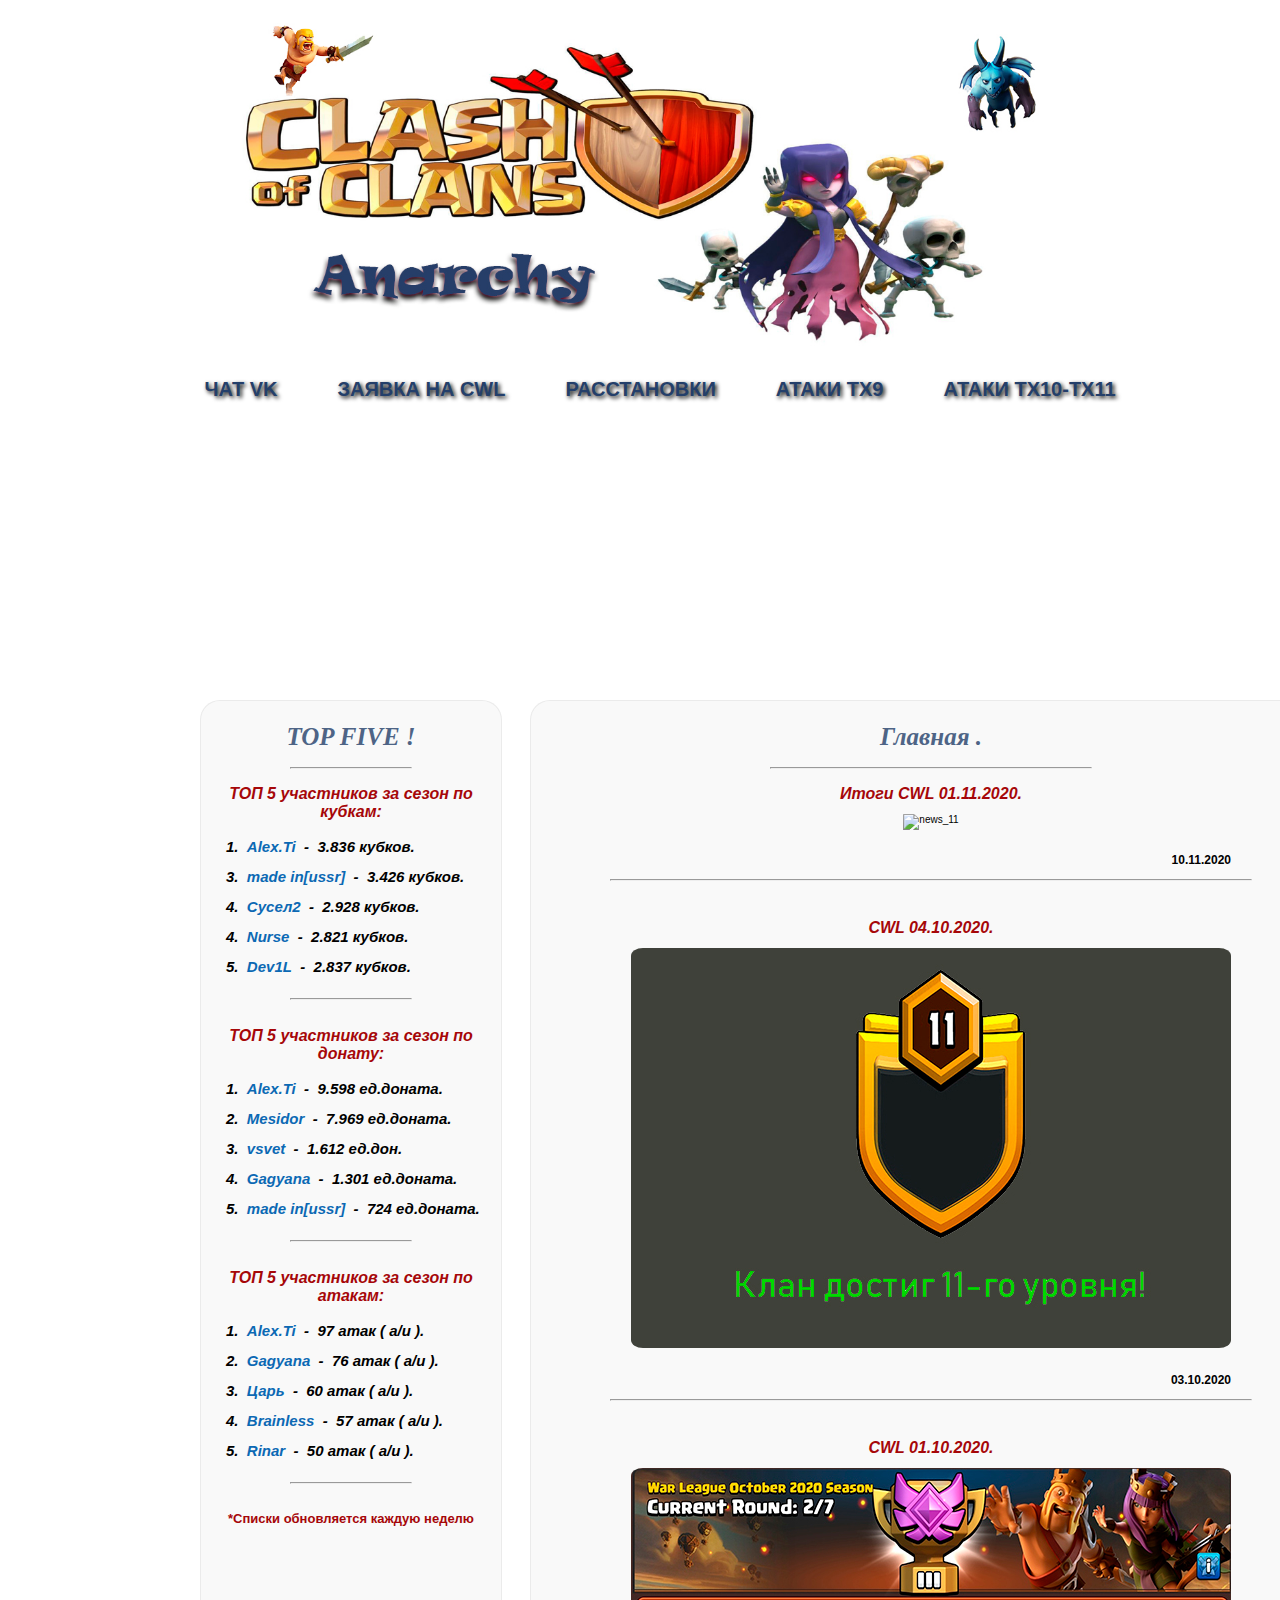
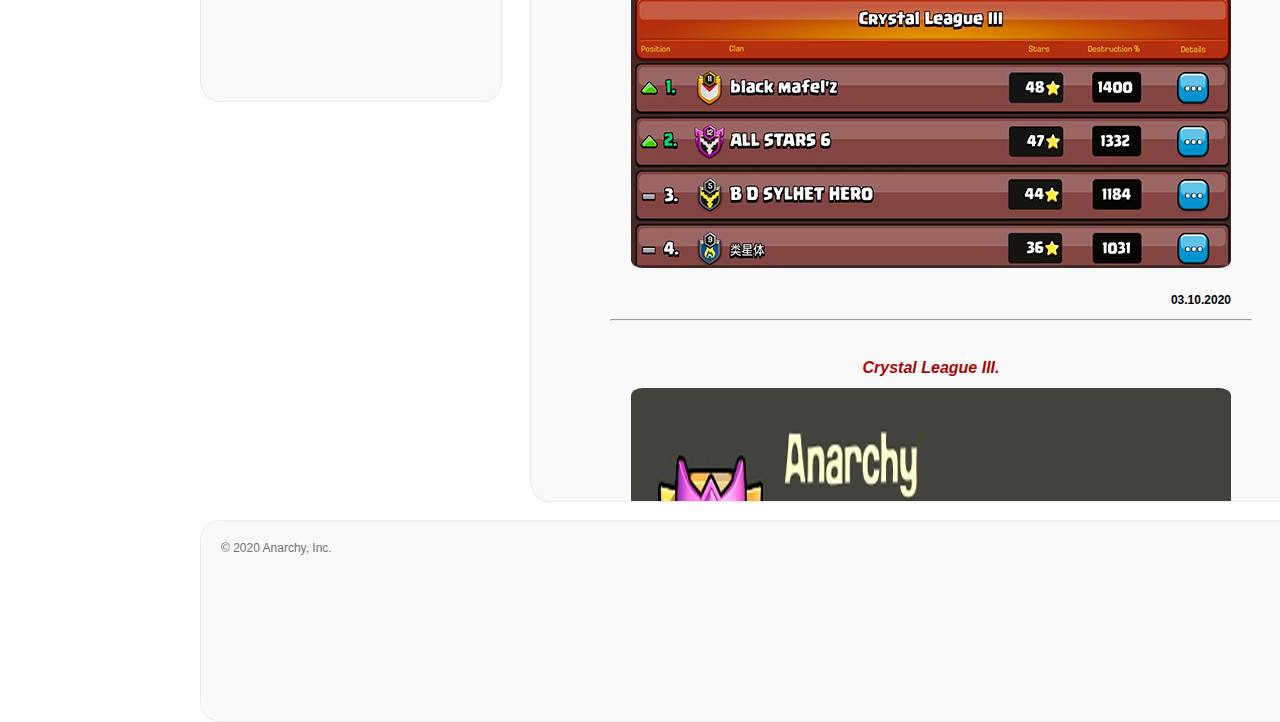
==== index.html @ a7038321 "1" ====
<!DOCTYPE html>
<html lang="ru">

	<head>

		<meta charset="utf-8">

			<meta name="viewport" content="width=1920">

				<title>Anarchy COC</title>

					<link rel="stylesheet" href="style.css">

						<script async src="script.js"></script>

							<link rel="icon" href="files/favicon.png">

	</head>

		<body align ="center">

			<header> <!-- Шапка сайта -->

			<img src="img/cup.jpg" height="25%" width="65%" alt="Clach of clans"> 

			</header>

				<nav> <!-- Горизонтальное меню -->

		 <ul>	 

		 	<li><a href="https://vk.me/join/AJQ1d92h3Bd/ZOWiYw5Autqn" target="_blank">Чат VK</a></li>

			<li><a href="https://vk.com/xyjiuran93" target="_blank">Заявка на CWL</a></li>

		 	<li><a href="https://clashofclans-wiki.ru/rasstanovka/" target="_blank">Расстановки</a></li>

		 	<li><a href="https://www.youtube.com/watch?v=-pRFzoMZhwY&list=PL1zrz_Vs08LTEzqyspAs3wTDeLOSsFxr2" target="_blank">Атаки ТХ9</a></li>

		 	<li><a href="https://www.youtube.com/watch?v=BWdYZRFRBZk&list=PL1zrz_Vs08LR67PBA_wWEX6BmNJ1om2L7" target="_blank">Атаки ТХ10-ТХ11</a></li>	

		 </ul>

			</nav> <!-- Горизонтальное меню конец -->

				<aside class="sidebarleft"><br><br> <!-- Левый сайдбар с топами -->

			<span class="title">
				TOP FIVE !
			</span><br><br><hr width="40%"><br>

			<div class="titleName">
				ТОП 5 участников за сезон по кубкам:
			</div><br><!-- 08.11.2020 -->

				<div class="topCups">

					<div>1. &nbsp;<b>Alex.Ti</b>&nbsp; - &nbsp;3.836 кубков.</div>

					<div>3. &nbsp;<b>made in[ussr]</b>&nbsp; - &nbsp;3.426 кубков.</div>

					<div>4. &nbsp;<b>Сусел2</b>&nbsp; - &nbsp;2.928 кубков.</div>

					<div>4. &nbsp;<b>Nurse</b>&nbsp; - &nbsp;2.821 кубков.</div>

					<div>5. &nbsp;<b>Dev1L</b>&nbsp; - &nbsp;2.837 кубков.</div>

				</div><br><hr width="40%"><br><br>

				<div class="titleName">
				ТОП 5 участников за сезон по донату:
			</div><br><!-- 08.11.2020 -->

			<div class="topCups">

					<div>1. &nbsp;<b>Alex.Ti</b>&nbsp; - &nbsp;9.598 ед.доната.</div>

					<div>2. &nbsp;<b>Mesidor</b>&nbsp; - &nbsp;7.969 ед.доната.</div>

					<div>3. &nbsp;<b>vsvet</b>&nbsp; - &nbsp;1.612 ед.дон.</div>

					<div>4. &nbsp;<b>Gagyana</b>&nbsp; - &nbsp;1.301 ед.доната.</div>
 
					<div>5. &nbsp;<b>made in[ussr]</b>&nbsp; - &nbsp;724 ед.доната.</div>

				</div><br><hr width="40%"><br><br>

				<div class="titleName">
				ТОП 5 участников за сезон по атакам:
			</div><br><!-- 08.11.2020 -->

			<div class="topCups">

					<div>1. &nbsp;<b>Alex.Ti</B></b>&nbsp; - &nbsp;97 атак ( a/и ).</div>

					<div>2. &nbsp;<b>Gagyana</b>&nbsp; - &nbsp;76 атак ( a/и ).</div>

					<div>3. &nbsp;<b>Царь</b>&nbsp; - &nbsp;60 атак ( a/и ).</div>

					<div>4. &nbsp;<b>Brainless</b>&nbsp; - &nbsp;57 атак ( a/и ).</div>

					<div>5. &nbsp;<b>Rinar</b>&nbsp; - &nbsp;50 атак ( a/и ).</div>

			</div><br><hr width="40%"><br><br>

			<div class="description">*Списки обновляется каждую неделю</div>

		</aside> 

								 <!-- Левый сайдбар с топами конец -->
		
									<!-- Главная начало -->

		<main class="main"><br><br> 

									<!-- Заголовок Главной начало -->

			<span class="title"> 
				Главная .
			</span><br><br><hr width="40%"><br> 

									<!-- Заголовок Главной конец -->


									<!-- КОНТЕНТ ГЛАВНОЙ НАЧАЛО -->

		<div class="titleName">Итоги CWL 01.11.2020.</div><br>
			<img src="content/cwl11.jpg" alt="news_11" width="600" height="400"><br><br>
				<p class="datatime">10.11.2020</p>
					<hr width="80%"><br><br><br>
							
		<div class="titleName">CWL 04.10.2020.</div><br>
			<img src="content/news1.jpg" alt="news_10" width="600" height="400"><br><br>
				<p class="datatime">03.10.2020</p>
					<hr width="80%"><br><br><br>

		<div class="titleName">CWL 01.10.2020.</div><br>
			<img src="content/03.10.2020.jpg" alt="news_9" width="600" height="400"><br><br>
				<p class="datatime">03.10.2020</p>
					<hr width="80%"><br><br><br>

		<div class="titleName">Crystal League III.</div><br>
			<img src="content/crystal3.jpg" alt="news_8" width="600" height="400"><br><br>
				<p class="datatime">11.09.2020</p>
					<hr width="80%"><br><br><br>

		<div class="titleName">Итоги CWL 01.09.2020.</div><br>
			<img src="content/stata.jpg" alt="news_7" width="600" height="400"><br><br>
				<p class="datatime">11.09.2020</p>
					<hr width="80%"><br><br><br>

		<div class="titleName">Итоги CWL 01.08.2020.</div><br>
			<img src="content/лвк.jpg" alt="news_6" width="600" height="400"><br><br>
				<p class="datatime">10.08.2020</p>
					<hr width="80%"><br><br><br>

		<div class="titleName">Пятый раунд CWL 07.08.2020.</div><br>
			<img src="content/5round.jpg" alt="news_5" width="600" height="400"><br><br>
				<p class="datatime">7.08.2020</p>
					<hr width="80%"><br><br><br>

		<div class="titleName">Четвёртый раунд CWL 06.08.2020.</div><br>
			<img src="content/4round.jpg" alt="news_4" width="600" height="400"><br><br>
				<p class="datatime">6.08.2020</p>
					<hr width="80%"><br><br><br>

		<div class="titleName">Третий раунд CWL 05.08.2020.</div><br>
			<img src="content/3round.jpg" alt="news_3" width="600" height="400"><br><br>
				<p class="datatime">5.08.2020</p>
					<hr width="80%"><br><br><br>

		<div class="titleName">Второй раунд CWL 04.08.2020.</div><br>
			<img src="content/2round.jpg" alt="news_2" width="600" height="400"><br><br>
				<p class="datatime">4.08.2020</p>
					<hr width="80%"><br><br><br>

		<div class="titleName">Первый раунд CWL 03.08.2020.</div><br>
			<img src="content/1round.jpg" alt="news_1" width="600" height="400"><br><br>
				<p class="datatime">3.08.2020</p>
					<hr width="80%"><br><br><br>

		<div class="titleName">Начало CWL 01.08.2020.</div><br>
			<img src="img/CWL.jpg" alt="team anarchy" width="600" height="400"><br><br>
				<p class="datatime">1.08.2020</p>
					<hr width="80%"><br><br><br>
		</div>	
		
								<!-- КОНТЕНТ ГЛАВНОЙ КОНЕЦ -->

		</main>	

								<!-- Главная конец -->
		 
	
		<aside class="sidebarright"><br><br> <!-- Правый сайдбар с новостями начало -->
		
			<span class="title">
				CW - CWL News !
			</span><br><br><hr width="40%"><br>

			<div class="titleName">
				5 последених CW.
			</div><br>

				<p class="cw win">01.12.20 - "death reaperz" - WIN</p>

				<p class="cw win">30.11.20 - "CatchingFire" - WIN</p>

				<p class="cw loss">28.11.20 - "Indian Lions" - LOSS</p>

				<p class="cw win">26.11.20 - "'BD' star boy" - WIN</p>

				<p class="cw win">23.11.20 - "NiGHTS WATCH" - WIN</p>


				<br><hr width="40%"><br>
				
			<span class="titleName">Cостав на CWL . 
				<a href="#" id="LinkClan" onclick="alert('Name: Anarchy.\nLVL: 11.\nID: #RULC8GLY. \nLeague: Crystal III. \nLeader: Alex.Ti. '); return false;">Anarchy</a>
			 <div class="StartDate">01.12.2020г.</div>
			</span><br>

			<div class="topCups"><table>
			
			<tr>
				<th><span class="size-number">1.&nbsp; </span> <a href="#" id="LinkName" onclick="alert('Name: Mesidor Avellan. \nTown Hall: . \nLVL: . \nLeague: . \nCWL: ( Атак/Звезд ).\nID: #. '); return false;">Mesidor</a>&nbsp;&nbsp;&nbsp;&nbsp;&nbsp;&nbsp;&nbsp;&nbsp;&nbsp;&nbsp;&nbsp;|&nbsp;</th>
			 	<th><span class="size-number">2.&nbsp; </span> <a href="#" id="LinkName" onclick="alert('Name: ~Alex.Ti. \nTown Hall: . \nLVL: . \nLeague: . \nCWL: ( Атак/Звезд ).\nID: #. '); return false;">Alex.Ti</a></th>
			</tr>

			<tr>
				<th><span class="size-number">3.&nbsp; </span> <a href="#" id="LinkName" onclick="alert('Name: made in[USSR]. \nTown Hall: . \nLVL: . \nLeague: . \nCWL: ( Атак/Звезд ).\nID: #. '); return false;">Made in...</a>&nbsp;&nbsp;&nbsp;&nbsp;&nbsp;&nbsp;&nbsp;&nbsp;|</th>
			 	<th><span class="size-number">4.&nbsp; </span> <a href="#" id="LinkName" onclick="alert('Name: Brainless. \nTown Hall: . \nLVL: . \nLeague: . \nCWL: ( Атак/Звезд ).\nID: #. '); return false;">Brainless</a></th>
			</tr>
			<tr>
				<th><span class="size-number">5.&nbsp; </span> <a href="#" id="LinkName" onclick="alert('Name: Dev1L. \nTown Hall: . \nLVL: . \nLeague: . \nCWL: ( Атак/Звезд ).\nID: #. '); return false;">Dev1L</a>&nbsp;&nbsp;&nbsp;&nbsp;&nbsp;&nbsp;&nbsp;&nbsp;&nbsp;&nbsp;&nbsp;&nbsp;&nbsp;&nbsp;&nbsp;|</th>
			 	<th><span class="size-number">6.&nbsp; </span> <a href="#" id="LinkName" onclick="alert('Name: Figo. \nTown Hall: . \nLVL: . \nLeague: . \nCWL: ( Атак/Звезд ).\nID: #. '); return false;">Figo</a></th>
			</tr>
			<tr>
				<th><span class="size-number">7.&nbsp; </span> <a href="#" id="LinkName" onclick="alert('Name: vsvet. \nTown Hall: . \nLVL: . \nLeague: . \nCWL: ( Атак/Звезд ).\nID: #. '); return false;">vsvet</a>&nbsp;&nbsp;&nbsp;&nbsp;&nbsp;&nbsp;&nbsp;&nbsp;&nbsp;&nbsp;&nbsp;&nbsp;&nbsp;&nbsp;&nbsp;&nbsp;|</th>
			 	<th><span class="size-number">8.&nbsp; </span> <a href="#" id="LinkName" onclick="alert('Name: Сусел2. \nTown Hall: . \nLVL: . \nLeague: . \nCWL: ( Атак/Звезд ).\nID: #. '); return false;">Сусел2</a></th>
			</tr>
			<tr>
				<th><span class="size-number">9.&nbsp; </span> <a href="#" id="LinkName" onclick="alert('Name: XyJIuran. \nTown Hall: . \nLVL: . \nLeague: . \nCWL:  ( Атак/Звезд ).\nID: #. '); return false;">XyJIuran</a>&nbsp;&nbsp;&nbsp;&nbsp;&nbsp;&nbsp;&nbsp;&nbsp;&nbsp;&nbsp;|</th>
			 	<th><span class="size-number">10.&nbsp; </span> <a href="#" id="LinkName" onclick="alert('Name: quekazoo. \nTown Hall: . \nLVL: . \nLeague: . \nCWL:  ( Атак/Звезд ).\nID: #. '); return false;">quekazoo</a></th>
			</tr>
			<tr>
				<th><span class="size-number">11.&nbsp; </span> <a href="#" id="LinkName" onclick="alert('Name: Brainlesss. \nTown Hall: . \nLVL: . \nLeague: . \nCWL:  ( Атак/Звезд ).\nID: #. '); return false;">Brainlesss</a>&nbsp;&nbsp;&nbsp;&nbsp;&nbsp;|</th>
			 	<th><span class="size-number">12.&nbsp; </span> <a href="#" id="LinkName" onclick="alert('Name: Rinar Kuzerbaev. \nTown Hall: . \nLVL: . \nLeague: . \nCWL:  ( Атак/Звезд ).\nID: #. '); return false;">Rinar</a></th>
			</tr>
			<tr>
				<th><span class="size-number">13.&nbsp; </span> <a href="#" id="LinkName" onclick="alert('Name: Tvoe Ochko. \nTown Hall: . \nLVL: . \nLeague: . \nCWL:  ( Атак/Звезд ).\nID: #. '); return false;">Tvoe Ochko</a>&nbsp;&nbsp;&nbsp;|&nbsp;</th>
			 	<th><span class="size-number">14.&nbsp; </span> <a href="#" id="LinkName" onclick="alert('Name: B1OCT. \nTown Hall: . \nLVL: . \nLeague: . \nCWL:  ( Атак/Звезд ).\nID: #. '); return false;">B1OCT</a></th>
			</tr>
			<tr>
				<th><span class="size-number">15.&nbsp; </span> <a href="#" id="LinkName" onclick="alert('Name: Gagyana. \nTown Hall: . \nLVL: . \nLeague: . \nCWL:  ( Атак/Звезд ).\nID: #. '); return false;">Gagyana</a>&nbsp;&nbsp;&nbsp;&nbsp;&nbsp;&nbsp;&nbsp;&nbsp;&nbsp;|</th>
				<th><span class="size-number">16.&nbsp; </span> <a href="#" id="LinkName" onclick="alert('Name: VOTek_BOTek. \nTown Hall: . \nLVL: . \nLeague: . \nCWL:  ( Атак/Звезд ).\nID: #. '); return false;">VOTek</a></th>
			 	
			</tr>
			<tr>
				<th><span class="size-number">17.&nbsp; </span> <a href="#" id="LinkName" onclick="alert('Name: Yelqo. \nTown Hall: . \nLVL: . \nLeague: . \nCWL:  ( Атак/Звезд ).\nID: #. '); return false;">Nurse</a>&nbsp;&nbsp;&nbsp;&nbsp;&nbsp;&nbsp;&nbsp;&nbsp;&nbsp;&nbsp;&nbsp;&nbsp;&nbsp;&nbsp;&nbsp;|</th>
				<th><span class="size-number">18.&nbsp; </span> <a href="#" id="LinkName" onclick="alert('Name: [M.I.S.T.E.R]. \nTown Hall: . \nLVL: . \nLeague: . \nCWL:  ( Атак/Звезд ).\nID: #. '); return false;">M.I.S.T.E.R</a></th>
			 	
			</tr>
			
		</table></div>

 <br>
 <hr width="40%">
 <br>

 			<span class="titleName">Cостав на CWL . <a href="#" id="LinkClan" onclick="alert('Name: Клан крови.\nLVL: 6.\nID: #29UVQ2R80. \nLeague: Gold II. \nLeader: Brainles 5. '); return false;">Клан Крови</a>
			 
			 <div class="StartDate">01.12.2020г.</div>

			</span><br>

			<div class="topCups"><table>

			<tr>
				<th><span class="size-number">1.&nbsp; </span> <a href="#" id="LinkName" onclick="alert('Name: **BEK**. \nTown Hall: . \nLVL: . \nLeague: . \nCWL: ( Атак/Звезд ). '); return false;">**BEK**</a>&nbsp;&nbsp;&nbsp;&nbsp;&nbsp;&nbsp;&nbsp;|&nbsp;&nbsp;</th>
			 	<th><span class="size-number">2.&nbsp; </span> <a href="#" id="LinkName" onclick="alert('Name: Nurse. \nTown Hall: . \nLVL: . \nLeague: . \nCWL: ( Атак/Звезд ). '); return false;">Yelqo</a></th>
			</tr>

			<tr>
				<th><span class="size-number">3.&nbsp; </span> <a href="#" id="LinkName" onclick="alert('Name: Marina.Ti. \nTown Hall: . \nLVL: . \nLeague: . \nCWL: ( Атак/Звезд ). '); return false;">Marina.Ti</a>&nbsp;&nbsp;&nbsp;&nbsp;&nbsp;&nbsp;|</th>
			 	<th><span class="size-number">4.&nbsp; </span> <a href="#" id="LinkName" onclick="alert('Name: TreezZ. \nTown Hall: . \nLVL: . \nLeague: . \nCWL: ( Атак/Звезд ). '); return false;">TreezZ</a></th>
			</tr>
			<tr>
				<th><span class="size-number">5.&nbsp; </span> <a href="#" id="LinkName" onclick="alert('Name: Санчос. \nTown Hall: . \nLVL: . \nLeague: . \nCWL: ( Атак/Звезд ). '); return false;">Санчос</a>&nbsp;&nbsp;&nbsp;&nbsp;&nbsp;&nbsp;&nbsp;&nbsp;&nbsp;&nbsp;|&nbsp;&nbsp;&nbsp;</th>
			 	<th><span class="size-number">6.&nbsp; </span> <a href="#" id="LinkName" onclick="alert('Name: Carek. \nTown Hall: . \nLVL: . \nLeague: . \nCWL: ( Атак/Звезд ). '); return false;">Carek</a></th>
			</tr>
			<tr>
				<th><span class="size-number">7.&nbsp; </span> <a href="#" id="LinkName" onclick="alert('Name: Сусел. \nTown Hall: . \nLVL: . \nLeague: . \nCWL: ( Атак/Звезд ). '); return false;">Сусел</a>&nbsp;&nbsp;&nbsp;&nbsp;&nbsp;&nbsp;&nbsp;&nbsp;&nbsp;&nbsp;&nbsp;&nbsp;|</th>
			 	<th><span class="size-number">8.&nbsp; </span> <a href="#" id="LinkName" onclick="alert('Name: Brainless 3. \nTown Hall: . \nLVL: . \nLeague: . \nCWL: ( Атак/Звезд ). '); return false;">Brainless3</a></th>
			</tr>
			<tr>
				<th><span class="size-number">9.&nbsp; </span> <a href="#" id="LinkName" onclick="alert('Name: brainless2. \nTown Hall: . \nLVL: . \nLeague: . \nCWL: ( Атак/Звезд ). '); return false;">Brainless2</a>&nbsp;&nbsp;&nbsp;&nbsp;|</th>
			 	<th><span class="size-number">10.&nbsp; </span> <a href="#" id="LinkName" onclick="alert('Name: VOTek_BOTek _2_. \nTown Hall: . \nLVL: . \nLeague: . \nCWL:  ( Атак/Звезд ). '); return false;">VOTek_2</a></th>
			</tr>
			<tr>
				<th><span class="size-number">11.&nbsp; </span> <a href="#" id="LinkName" onclick="alert('Name: VOTek_BOTek _3_. \nTown Hall: . \nLVL: . \nLeague: . \nCWL: ( Атак/Звезд ). '); return false;">VOTek_3</a>&nbsp;&nbsp;&nbsp;&nbsp;&nbsp;&nbsp;|</th>
			 	<th><span class="size-number">12.&nbsp; </span> <a href="#" id="LinkName" onclick="alert('Name: Brainless4(s). \nTown Hall: . \nLVL: . \nLeague: . \nCWL: ( Атак/Звезд ). '); return false;">Brainless4s</a></th>
			</tr>
			<tr>
				<th><span class="size-number">13.&nbsp; </span> <a href="#" id="LinkName" onclick="alert('Name: [ANC] Account№2. \nTown Hall: . \nLVL: . \nLeague: . \nCWL: ( Атак/Звезд ). '); return false;">[ANC] №2</a>&nbsp;&nbsp;&nbsp;|</th>
			 	<th><span class="size-number">14.&nbsp; </span> <a href="#" id="LinkName" onclick="alert('Name: [ANC] Account№3. \nTown Hall: . \nLVL: . \nLeague: . \nCWL: ( Атак/Звезд ). '); return false;">[ANC] №3</a></th>
			</tr>
			<tr>
				<th><span class="size-number">15.&nbsp; </span> <a href="#" id="LinkName" onclick="alert('Name: Brainles 5. \nTown Hall: . \nLVL: . \nLeague: . \nCWL: ( Атак/Звезд ). '); return false;">Brainless5</a>&nbsp;&nbsp;|</th>
			 	
			</tr>
			
			
		</table></div>
			 <br>
 				<hr width="40%">
			<br>
 				<p class="description">Участие в CWL <ins>ИСКЛЮЧИТЕЛЬНО</ins><br> через заявку в VK. В меню сайта есть<br> кнопка " <b class="StartDate">Заявка на CWL</b> ".</p>

		
		</aside> <!-- Правый сайдбар с новостями конец -->
	
		<footer class="footer">
		
			<div class="FooterDesign">© 2020 Anarchy, Inc.</div>

		</footer>
	
		</body>
</html>
---- style.css ----
body {
	font-size: 10px;
	font-family: "Montserrat", "Helvetica", "Arial", sans-serif;
}

header {
	padding-top: 15px;
}

nav { /** Начало горизонтального меню **/
	display: flex;
	justify-content: center;
	align-items: center;
	min-height: 5vh;
}

ul {
	display: flex;
	justify-content: center;
	align-items: center;
}

ul li {
	padding: 0 20px;
	color: #243F6A;
	text-shadow: 2px 2px 4px #000;
	font-family: "Montserrat", "Helvetica", "Arial", sans-serif;
	font-size: 20px;
	font-weight: 700;
	font-family: sans-serif;
	text-transform: uppercase;
	transition: .5s;
	list-style-type: none;
}

li a {
	text-decoration: none;
	color: #243F6A;
	font-size: 20px;
	transition: .5s;
	padding: 10px;
}

ul:hover li a {
	filter: blur(5px);
}

ul:hover li a:hover { /** Конец горизонтального меню **/
	font-size: 25px;
	filter: blur(0px);
	background-color: hsla(312, 100%, 58%, 0.1);
	border-radius: 20px;
}
 .sidebarleft {
	position: absolute;
	top: 700px;
	left: 200px;
	width: 300px;
	height: 1000px;
	border: 1px solid rgba(0, 0, 0, 0.06);
	border-radius: 20px;
	z-index: 2;	
	background-color: hsla(0, 0%, 84%, 0.15);
 }
 
 .sidebarright {
	position: absolute;
	top: 700px;
	left: 1360px;
	width: 300px;
	height: 1210px;
	border: 1px solid rgba(0, 0, 0, 0.06);
	border-radius: 20px;
	z-index: 2;
	background-color: hsla(0, 0%, 84%, 0.15);
}

.main {
	position: absolute;
	top: 700px;
	left: 530px;
	width: 800px;
	height: 1400px;
	border: 1px solid rgba(0, 0, 0, 0.06);
	border-radius: 20px;
	z-index: 2;
	background-color: hsla(0, 0%, 84%, 0.15);
	overflow: auto;
	overflow-x: hidden;
}

.SideBarReg {
	position: absolute;
	top: 1730px;
	left: 200px;
	width: 300px;
	height: 365px;
	border: 1px solid rgba(0, 0, 0, 0.06);
	border-radius: 20px;
	z-index: 2;	
	background-color: hsla(0, 0%, 84%, 0.15);
}

.footer {
	position: absolute;
	top: 2120px;
	margin-bottom: 15px;
	left: 200px;
	width: 1460px;
	height: 200px;
	border: 1px solid rgba(0, 0, 0, 0.06);
	border-radius: 20px;
	z-index: 2;
	background-color: hsla(0, 0%, 84%, 0.15);
}

span.title { /** Заголовок блока **/
	font-family: "Impact";
	font-size: 25px;
	font-style: italic;
	font-weight: 800;
	/* text-shadow: 1px 1px 2px black, 2px 10px 1em #172844; */
    color: #243F6A; 
	opacity: .8;
}

.titleName { /** Заголовок темы  **/
	font-size: 16px;
	color: #A60709;
	font-weight: 900;
	font-style: italic;
}


.StartDate { /** ДАТА НАЧАЛА CWL ( ОПИСАНИЕ )  **/
	color: #263C6A;
}

.datatime {
	text-align: right;
	padding-right: 100px;
	font-size: 12px;
	font-weight: 700;
}

div.StartDate {
	color: #263C6A;
	opacity: .8;
}

#LinkClan { /** Цвет название клана в блоке "Состав на CWL" **/
	font-size: 18px;
	color:#263C6A;
	font-weight: 700;
	text-decoration: none;
}

#LinkName { /** Цвет название клана в блоке "Состав на CWL" **/
	font-size: 14px;
	color:#0C69B4;
	font-weight: 900;
	text-decoration: none;
}

#LinkClan:hover { 
	color: #A60709;
}

.topCups { /** Содержание темы  **/
	font-size: 15px;
	font-weight: 700;
	font-style: italic;
	text-align: left;
	padding-left: 25px;
	line-height: 2;
}


div b { /** Оформление Никнеймов **/
	font-size: 15px;
	font-weight: 900;
	color: #0C69B4;
}

table b { /** Оформление Никнеймов ( Состав на CWL )**/
	font-size: 14px;
	font-weight: 900;
	color: #0C69B4;
}


.description { /** Описание внизу блоков **/
	font-size: 13px;
	font-weight: 700;
	color: #A60709;
}

.cw { /* 5 последних CW */
	color: #747474;
	background-color: #e4e4e4;
	border: 1px solid #434343;
	font-size: 14px;
	margin: 10px;
	padding: 3px;
	text-align: center;
	font-weight: 700;
}

.win {  /*5 последних CW*/
	background-color: /*#00D500;*/#53CA18;
	color:#fff!important;
	text-shadow: 1px 0 0px #000, 
	0 2px 1px #000, 
	-1px 0 1px #000, 
	0 -1px 0px #000;
	text-align: center;
}

.loss { /*5 последних CW*/
	background-color: /*#FF0800;*/#AF2828; 
	color:#fff!important;
	text-shadow: 1px 0 1px #000, 
	0 2px 1px #000, 
	-1px 0 1px #000, 
	0 -1px 1px #000;
}

.draw { /*5 последних CW*/
	color:#fff!important;
	text-shadow: 1px 0 1px #000, 
	0 2px 1px #000, 
	-1px 0 1px #000, 
	0 -1px 1px #000;
}

.FooterDesign {
	font-size: 12px;
	color: #747474;
	text-align: left;
	padding: 20px 20px;

}

img {
	border-radius: 2%;
}
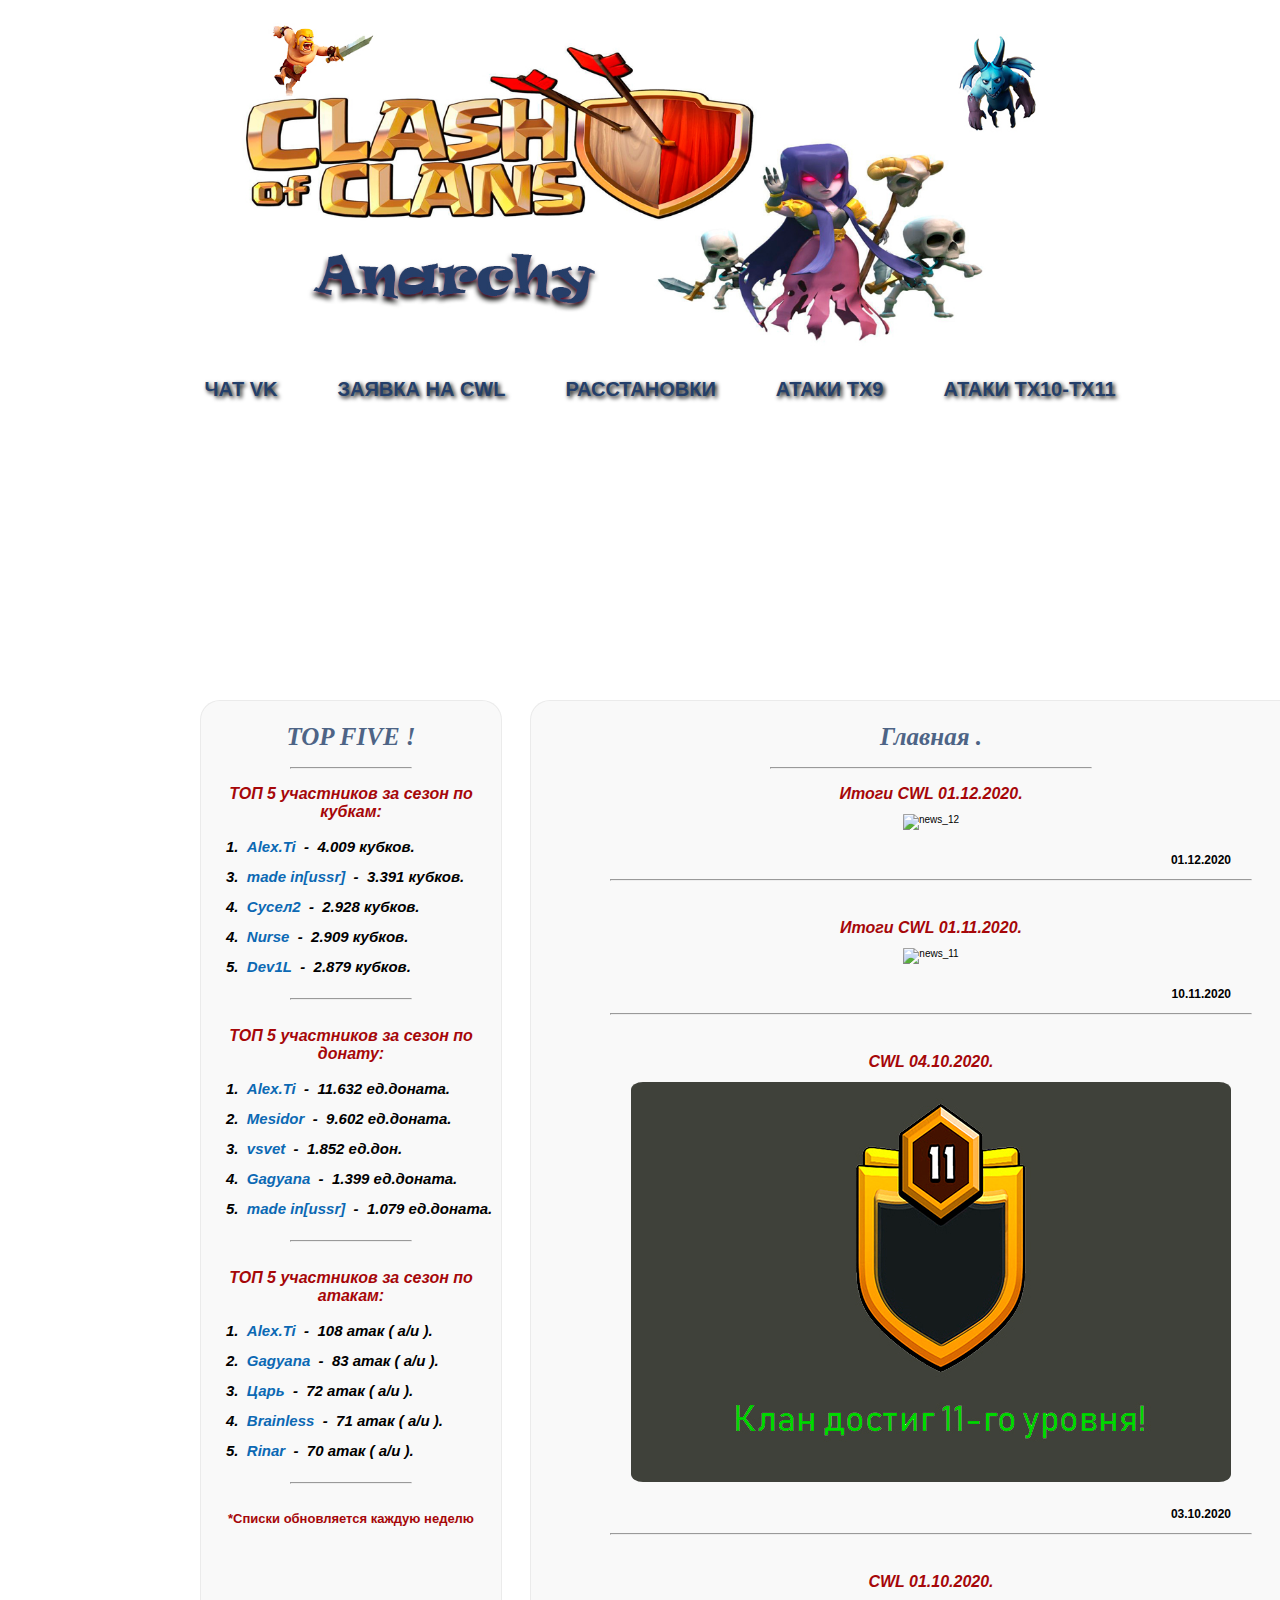
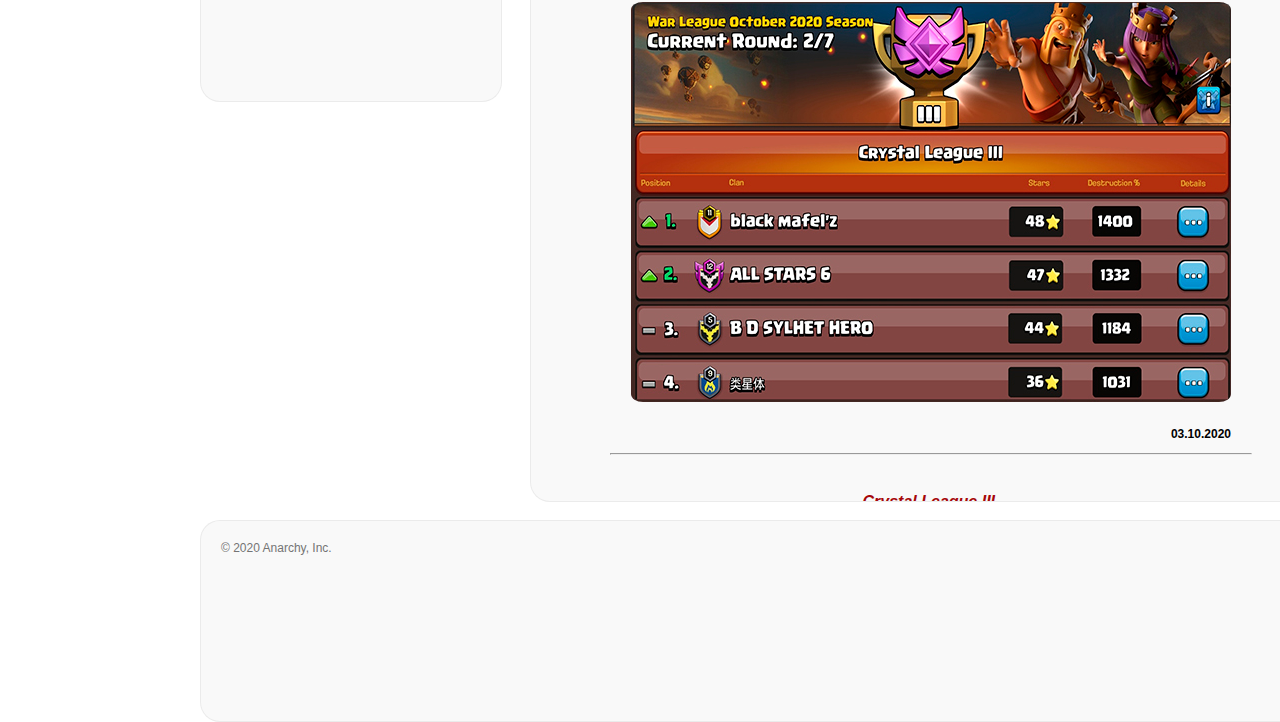
==== commit f5be6c5f: "1" ====
--- a/index.html
+++ b/index.html
@@ -55,15 +55,15 @@
 
 				<div class="topCups">
 
-					<div>1. &nbsp;<b>Alex.Ti</b>&nbsp; - &nbsp;3.836 кубков.</div>
-
-					<div>3. &nbsp;<b>made in[ussr]</b>&nbsp; - &nbsp;3.426 кубков.</div>
+					<div>1. &nbsp;<b>Alex.Ti</b>&nbsp; - &nbsp;4.009 кубков.</div>
+
+					<div>3. &nbsp;<b>made in[ussr]</b>&nbsp; - &nbsp;3.391 кубков.</div>
 
 					<div>4. &nbsp;<b>Сусел2</b>&nbsp; - &nbsp;2.928 кубков.</div>
 
-					<div>4. &nbsp;<b>Nurse</b>&nbsp; - &nbsp;2.821 кубков.</div>
-
-					<div>5. &nbsp;<b>Dev1L</b>&nbsp; - &nbsp;2.837 кубков.</div>
+					<div>4. &nbsp;<b>Nurse</b>&nbsp; - &nbsp;2.909 кубков.</div>
+
+					<div>5. &nbsp;<b>Dev1L</b>&nbsp; - &nbsp;2.879 кубков.</div>
 
 				</div><br><hr width="40%"><br><br>
 
@@ -73,15 +73,15 @@
 
 			<div class="topCups">
 
-					<div>1. &nbsp;<b>Alex.Ti</b>&nbsp; - &nbsp;9.598 ед.доната.</div>
-
-					<div>2. &nbsp;<b>Mesidor</b>&nbsp; - &nbsp;7.969 ед.доната.</div>
-
-					<div>3. &nbsp;<b>vsvet</b>&nbsp; - &nbsp;1.612 ед.дон.</div>
-
-					<div>4. &nbsp;<b>Gagyana</b>&nbsp; - &nbsp;1.301 ед.доната.</div>
+					<div>1. &nbsp;<b>Alex.Ti</b>&nbsp; - &nbsp;11.632 ед.доната.</div>
+
+					<div>2. &nbsp;<b>Mesidor</b>&nbsp; - &nbsp;9.602 ед.доната.</div>
+
+					<div>3. &nbsp;<b>vsvet</b>&nbsp; - &nbsp;1.852 ед.дон.</div>
+
+					<div>4. &nbsp;<b>Gagyana</b>&nbsp; - &nbsp;1.399 ед.доната.</div>
  
-					<div>5. &nbsp;<b>made in[ussr]</b>&nbsp; - &nbsp;724 ед.доната.</div>
+					<div>5. &nbsp;<b>made in[ussr]</b>&nbsp; - &nbsp;1.079 ед.доната.</div>
 
 				</div><br><hr width="40%"><br><br>
 
@@ -91,15 +91,15 @@
 
 			<div class="topCups">
 
-					<div>1. &nbsp;<b>Alex.Ti</B></b>&nbsp; - &nbsp;97 атак ( a/и ).</div>
-
-					<div>2. &nbsp;<b>Gagyana</b>&nbsp; - &nbsp;76 атак ( a/и ).</div>
-
-					<div>3. &nbsp;<b>Царь</b>&nbsp; - &nbsp;60 атак ( a/и ).</div>
-
-					<div>4. &nbsp;<b>Brainless</b>&nbsp; - &nbsp;57 атак ( a/и ).</div>
-
-					<div>5. &nbsp;<b>Rinar</b>&nbsp; - &nbsp;50 атак ( a/и ).</div>
+					<div>1. &nbsp;<b>Alex.Ti</B></b>&nbsp; - &nbsp;108 атак ( a/и ).</div>
+
+					<div>2. &nbsp;<b>Gagyana</b>&nbsp; - &nbsp;83 атак ( a/и ).</div>
+
+					<div>3. &nbsp;<b>Царь</b>&nbsp; - &nbsp;72 атак ( a/и ).</div>
+
+					<div>4. &nbsp;<b>Brainless</b>&nbsp; - &nbsp;71 атак ( a/и ).</div>
+
+					<div>5. &nbsp;<b>Rinar</b>&nbsp; - &nbsp;70 атак ( a/и ).</div>
 
 			</div><br><hr width="40%"><br><br>
 
@@ -123,6 +123,11 @@
 
 
 									<!-- КОНТЕНТ ГЛАВНОЙ НАЧАЛО -->
+
+		<div class="titleName">Итоги CWL 01.12.2020.</div><br>
+			<img src="content/cwl01.12.20.jpg" alt="news_12" width="600" height="400"><br><br>
+				<p class="datatime">01.12.2020</p>
+					<hr width="80%"><br><br><br>							
 
 		<div class="titleName">Итоги CWL 01.11.2020.</div><br>
 			<img src="content/cwl11.jpg" alt="news_11" width="600" height="400"><br><br>
@@ -202,15 +207,15 @@
 				5 последених CW.
 			</div><br>
 
-				<p class="cw win">01.12.20 - "death reaperz" - WIN</p>
+				<p class="cw win">13.12.20 - "we are friends" - WIN</p>
+
+				<p class="cw win">02.12.20 - "death reaperz" - WIN</p>
 
 				<p class="cw win">30.11.20 - "CatchingFire" - WIN</p>
 
 				<p class="cw loss">28.11.20 - "Indian Lions" - LOSS</p>
 
 				<p class="cw win">26.11.20 - "'BD' star boy" - WIN</p>
-
-				<p class="cw win">23.11.20 - "NiGHTS WATCH" - WIN</p>
 
 
 				<br><hr width="40%"><br>
@@ -268,7 +273,7 @@
  <hr width="40%">
  <br>
 
- 			<span class="titleName">Cостав на CWL . <a href="#" id="LinkClan" onclick="alert('Name: Клан крови.\nLVL: 6.\nID: #29UVQ2R80. \nLeague: Gold II. \nLeader: Brainles 5. '); return false;">Клан Крови</a>
+ 			<span class="titleName">Cостав на CWL . <a href="#" id="LinkClan" onclick="alert('Name: Клан крови.\nLVL: 7.\nID: #29UVQ2R80. \nLeague: Gold II. \nLeader: Brainles 5. '); return false;">Клан Крови</a>
 			 
 			 <div class="StartDate">01.12.2020г.</div>
 
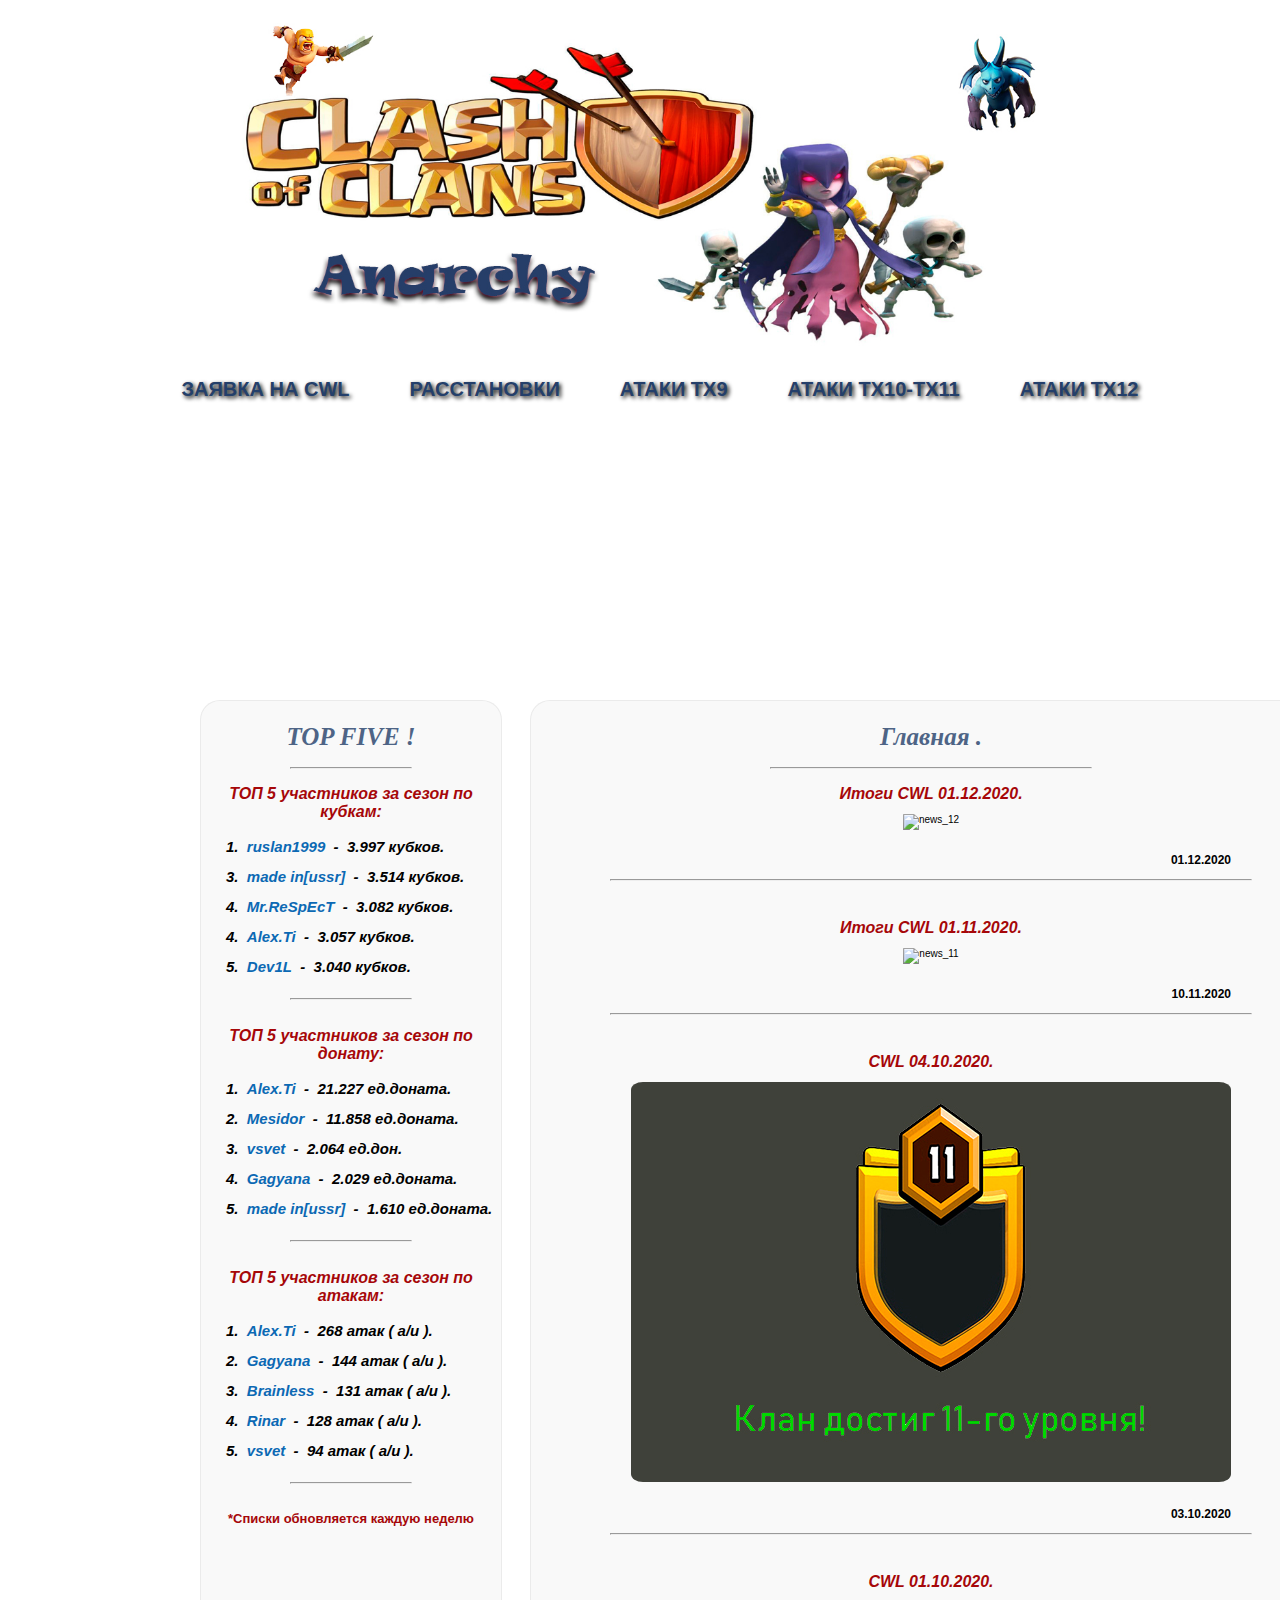
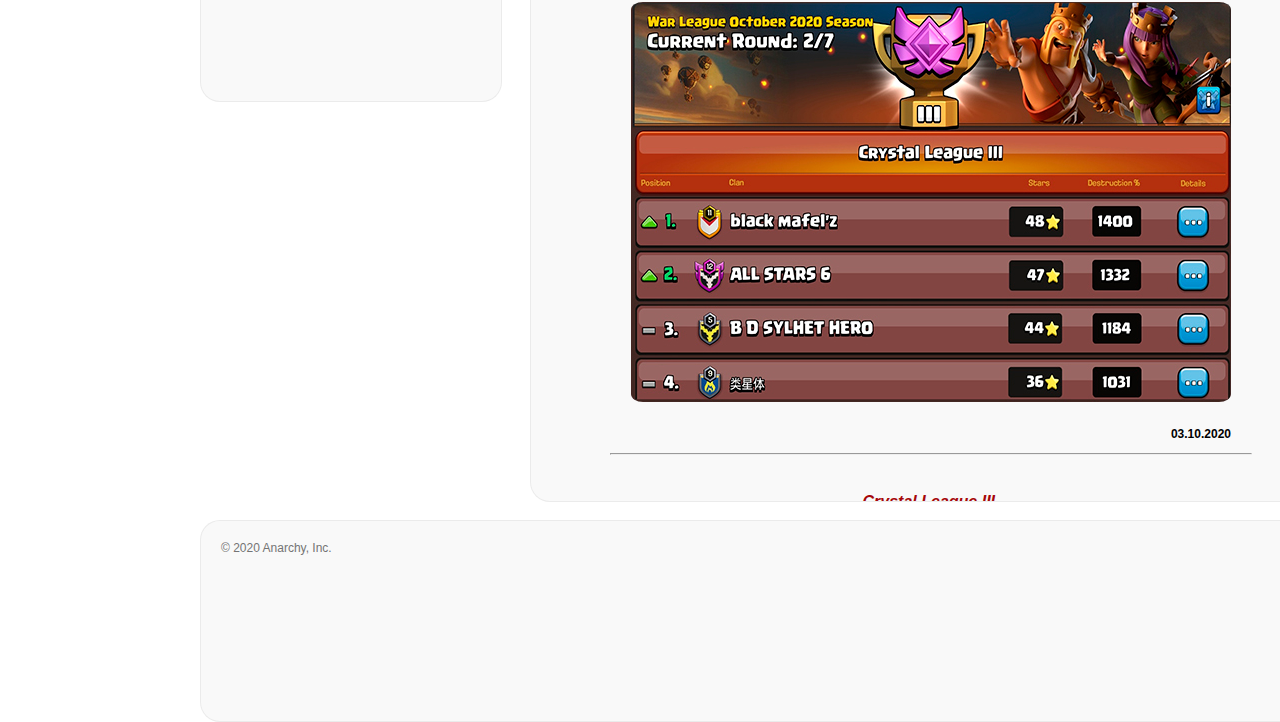
==== commit f0d3eac5: "1" ====
--- a/index.html
+++ b/index.html
@@ -29,15 +29,15 @@
 
 		 <ul>	 
 
-		 	<li><a href="https://vk.me/join/AJQ1d92h3Bd/ZOWiYw5Autqn" target="_blank">Чат VK</a></li>
-
-			<li><a href="https://vk.com/xyjiuran93" target="_blank">Заявка на CWL</a></li>
-
-		 	<li><a href="https://clashofclans-wiki.ru/rasstanovka/" target="_blank">Расстановки</a></li>
+		 	<li><a href="https://vk.com/xyjiuran93" target="_blank">Заявка на CWL</a></li>
+
+			<li><a href="https://clashofclans-wiki.ru/rasstanovka/" target="_blank">Расстановки</a></li>
 
 		 	<li><a href="https://www.youtube.com/watch?v=-pRFzoMZhwY&list=PL1zrz_Vs08LTEzqyspAs3wTDeLOSsFxr2" target="_blank">Атаки ТХ9</a></li>
 
-		 	<li><a href="https://www.youtube.com/watch?v=BWdYZRFRBZk&list=PL1zrz_Vs08LR67PBA_wWEX6BmNJ1om2L7" target="_blank">Атаки ТХ10-ТХ11</a></li>	
+		 	<li><a href="https://www.youtube.com/watch?v=BWdYZRFRBZk&list=PL1zrz_Vs08LR67PBA_wWEX6BmNJ1om2L7" target="_blank">Атаки ТХ10-ТХ11</a></li>
+
+		 	<li><a href="https://www.youtube.com/watch?v=tZJe2MWYj7Y&list=PLlhD3fDTeZRmMEhYWkjZ4CGWxO1huZtPu" target="_blank">Атаки ТХ12</a></li>	
 
 		 </ul>
 
@@ -51,55 +51,55 @@
 
 			<div class="titleName">
 				ТОП 5 участников за сезон по кубкам:
-			</div><br><!-- 08.11.2020 -->
+			</div><br><!-- 15.12.2020 -->
 
 				<div class="topCups">
 
-					<div>1. &nbsp;<b>Alex.Ti</b>&nbsp; - &nbsp;4.009 кубков.</div>
-
-					<div>3. &nbsp;<b>made in[ussr]</b>&nbsp; - &nbsp;3.391 кубков.</div>
-
-					<div>4. &nbsp;<b>Сусел2</b>&nbsp; - &nbsp;2.928 кубков.</div>
-
-					<div>4. &nbsp;<b>Nurse</b>&nbsp; - &nbsp;2.909 кубков.</div>
-
-					<div>5. &nbsp;<b>Dev1L</b>&nbsp; - &nbsp;2.879 кубков.</div>
+					<div>1. &nbsp;<b>ruslan1999</b>&nbsp; - &nbsp;3.997 кубков.</div>
+
+					<div>3. &nbsp;<b>made in[ussr]</b>&nbsp; - &nbsp;3.514 кубков.</div>
+
+					<div>4. &nbsp;<b>Mr.ReSpEcT</b>&nbsp; - &nbsp;3.082 кубков.</div>
+
+					<div>4. &nbsp;<b>Alex.Ti</b>&nbsp; - &nbsp;3.057 кубков.</div>
+
+					<div>5. &nbsp;<b>Dev1L</b>&nbsp; - &nbsp;3.040 кубков.</div>
 
 				</div><br><hr width="40%"><br><br>
 
 				<div class="titleName">
 				ТОП 5 участников за сезон по донату:
-			</div><br><!-- 08.11.2020 -->
+			</div><br><!-- 15.12.2020 -->
 
 			<div class="topCups">
 
-					<div>1. &nbsp;<b>Alex.Ti</b>&nbsp; - &nbsp;11.632 ед.доната.</div>
-
-					<div>2. &nbsp;<b>Mesidor</b>&nbsp; - &nbsp;9.602 ед.доната.</div>
-
-					<div>3. &nbsp;<b>vsvet</b>&nbsp; - &nbsp;1.852 ед.дон.</div>
-
-					<div>4. &nbsp;<b>Gagyana</b>&nbsp; - &nbsp;1.399 ед.доната.</div>
+					<div>1. &nbsp;<b>Alex.Ti</b>&nbsp; - &nbsp;21.227 ед.доната.</div>
+
+					<div>2. &nbsp;<b>Mesidor</b>&nbsp; - &nbsp;11.858 ед.доната.</div>
+
+					<div>3. &nbsp;<b>vsvet</b>&nbsp; - &nbsp;2.064 ед.дон.</div>
+
+					<div>4. &nbsp;<b>Gagyana</b>&nbsp; - &nbsp;2.029 ед.доната.</div>
  
-					<div>5. &nbsp;<b>made in[ussr]</b>&nbsp; - &nbsp;1.079 ед.доната.</div>
+					<div>5. &nbsp;<b>made in[ussr]</b>&nbsp; - &nbsp;1.610 ед.доната.</div>
 
 				</div><br><hr width="40%"><br><br>
 
 				<div class="titleName">
 				ТОП 5 участников за сезон по атакам:
-			</div><br><!-- 08.11.2020 -->
+			</div><br><!-- 15.12.2020 -->
 
 			<div class="topCups">
 
-					<div>1. &nbsp;<b>Alex.Ti</B></b>&nbsp; - &nbsp;108 атак ( a/и ).</div>
-
-					<div>2. &nbsp;<b>Gagyana</b>&nbsp; - &nbsp;83 атак ( a/и ).</div>
-
-					<div>3. &nbsp;<b>Царь</b>&nbsp; - &nbsp;72 атак ( a/и ).</div>
-
-					<div>4. &nbsp;<b>Brainless</b>&nbsp; - &nbsp;71 атак ( a/и ).</div>
-
-					<div>5. &nbsp;<b>Rinar</b>&nbsp; - &nbsp;70 атак ( a/и ).</div>
+					<div>1. &nbsp;<b>Alex.Ti</B></b>&nbsp; - &nbsp;268 атак ( a/и ).</div>
+
+					<div>2. &nbsp;<b>Gagyana</b>&nbsp; - &nbsp;144 атак ( a/и ).</div>
+
+					<div>3. &nbsp;<b>Brainless</b>&nbsp; - &nbsp;131 атак ( a/и ).</div>
+
+					<div>4. &nbsp;<b>Rinar</b>&nbsp; - &nbsp;128 атак ( a/и ).</div>
+
+					<div>5. &nbsp;<b>vsvet</b>&nbsp; - &nbsp;94 атак ( a/и ).</div>
 
 			</div><br><hr width="40%"><br><br>
 
@@ -207,22 +207,22 @@
 				5 последених CW.
 			</div><br>
 
+				<p class="cw loss">17.12.20 - "Peace Council" - LOSS</p>
+
+				<p class="cw loss">15.12.20 - "DANGER#1" - LOSS</p>
+
 				<p class="cw win">13.12.20 - "we are friends" - WIN</p>
 
 				<p class="cw win">02.12.20 - "death reaperz" - WIN</p>
 
 				<p class="cw win">30.11.20 - "CatchingFire" - WIN</p>
-
-				<p class="cw loss">28.11.20 - "Indian Lions" - LOSS</p>
-
-				<p class="cw win">26.11.20 - "'BD' star boy" - WIN</p>
 
 
 				<br><hr width="40%"><br>
 				
 			<span class="titleName">Cостав на CWL . 
 				<a href="#" id="LinkClan" onclick="alert('Name: Anarchy.\nLVL: 11.\nID: #RULC8GLY. \nLeague: Crystal III. \nLeader: Alex.Ti. '); return false;">Anarchy</a>
-			 <div class="StartDate">01.12.2020г.</div>
+			 <div class="StartDate">01.01.2021г.</div>
 			</span><br>
 
 			<div class="topCups"><table>
@@ -275,7 +275,7 @@
 
  			<span class="titleName">Cостав на CWL . <a href="#" id="LinkClan" onclick="alert('Name: Клан крови.\nLVL: 7.\nID: #29UVQ2R80. \nLeague: Gold II. \nLeader: Brainles 5. '); return false;">Клан Крови</a>
 			 
-			 <div class="StartDate">01.12.2020г.</div>
+			 <div class="StartDate">01.01.2021г.</div>
 
 			</span><br>
 
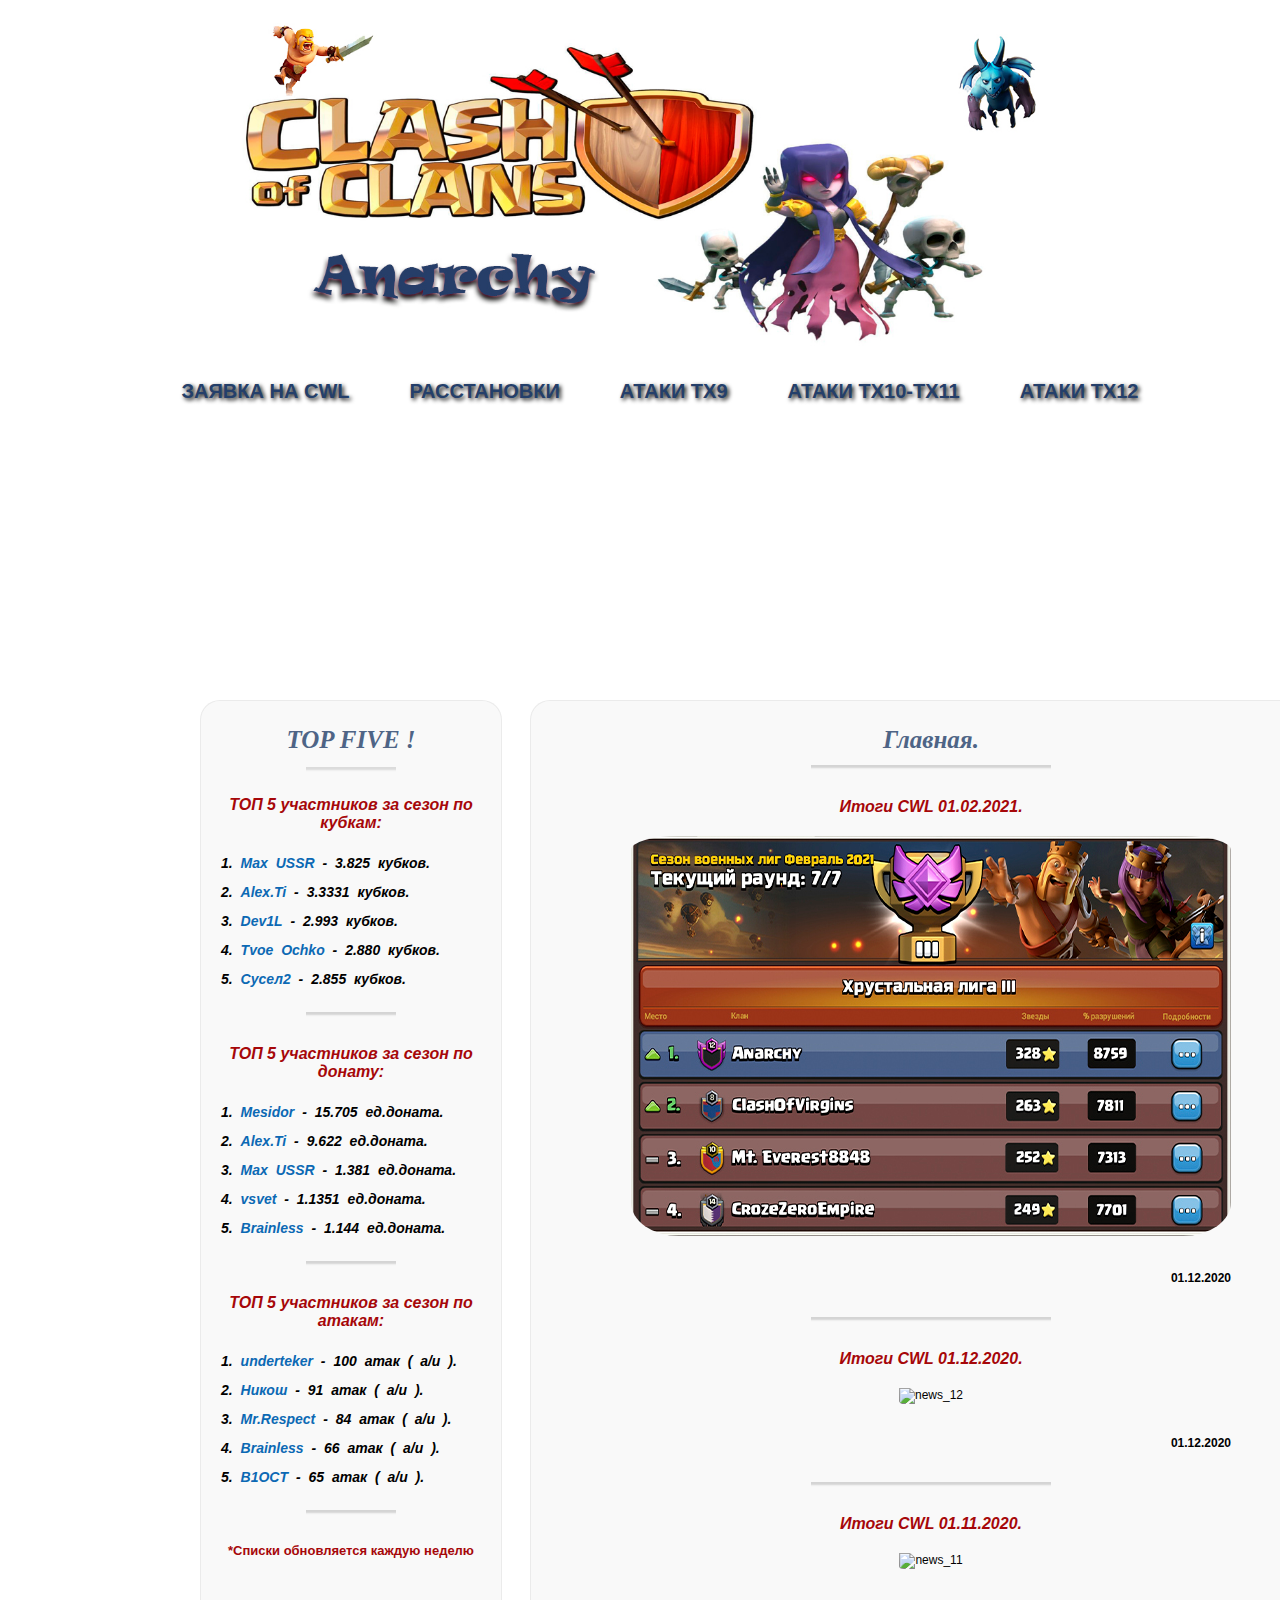
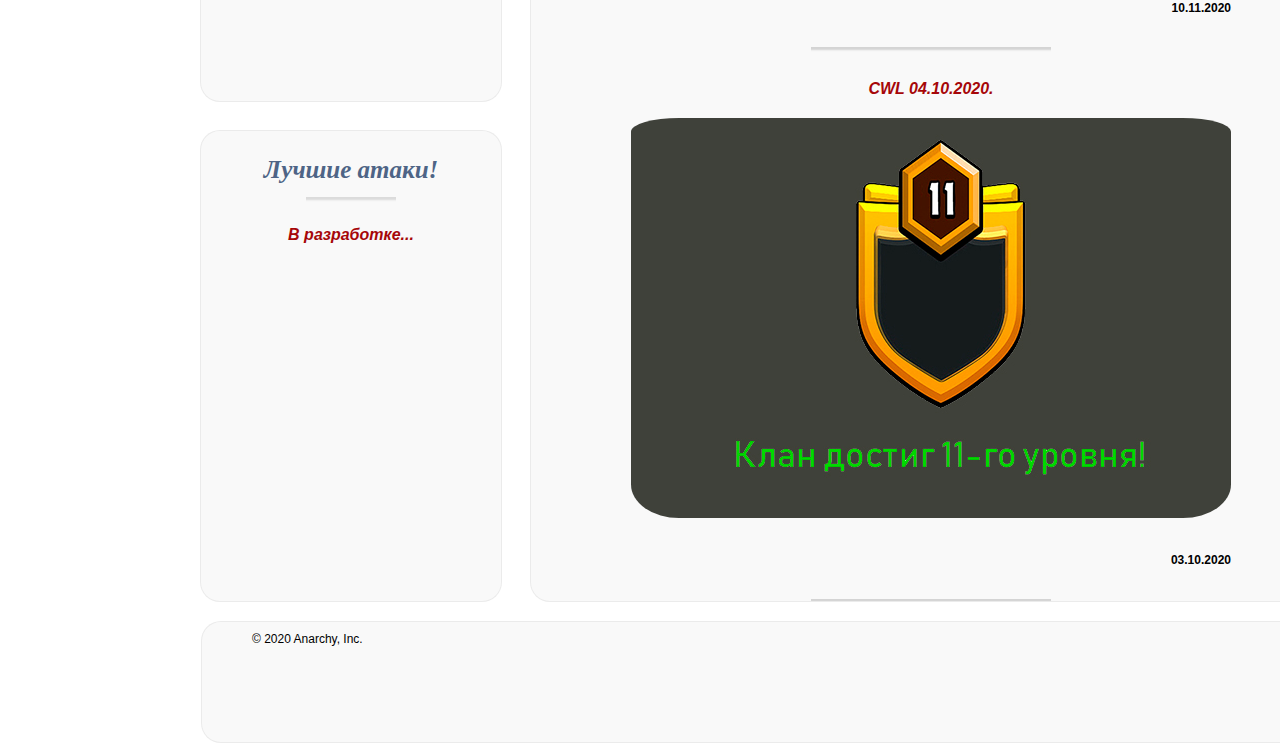
==== commit 4fe3c942: "Обновление сайта. ver 2.0" ====
--- a/index.html
+++ b/index.html
@@ -1,335 +1,283 @@
 <!DOCTYPE html>
 <html lang="ru">
-
-	<head>
-
-		<meta charset="utf-8">
-
-			<meta name="viewport" content="width=1920">
-
-				<title>Anarchy COC</title>
-
-					<link rel="stylesheet" href="style.css">
-
-						<script async src="script.js"></script>
-
-							<link rel="icon" href="files/favicon.png">
-
-	</head>
-
-		<body align ="center">
-
-			<header> <!-- Шапка сайта -->
-
-			<img src="img/cup.jpg" height="25%" width="65%" alt="Clach of clans"> 
-
-			</header>
-
-				<nav> <!-- Горизонтальное меню -->
-
-		 <ul>	 
-
-		 	<li><a href="https://vk.com/xyjiuran93" target="_blank">Заявка на CWL</a></li>
-
-			<li><a href="https://clashofclans-wiki.ru/rasstanovka/" target="_blank">Расстановки</a></li>
-
-		 	<li><a href="https://www.youtube.com/watch?v=-pRFzoMZhwY&list=PL1zrz_Vs08LTEzqyspAs3wTDeLOSsFxr2" target="_blank">Атаки ТХ9</a></li>
-
-		 	<li><a href="https://www.youtube.com/watch?v=BWdYZRFRBZk&list=PL1zrz_Vs08LR67PBA_wWEX6BmNJ1om2L7" target="_blank">Атаки ТХ10-ТХ11</a></li>
-
-		 	<li><a href="https://www.youtube.com/watch?v=tZJe2MWYj7Y&list=PLlhD3fDTeZRmMEhYWkjZ4CGWxO1huZtPu" target="_blank">Атаки ТХ12</a></li>	
-
-		 </ul>
-
-			</nav> <!-- Горизонтальное меню конец -->
-
-				<aside class="sidebarleft"><br><br> <!-- Левый сайдбар с топами -->
-
-			<span class="title">
-				TOP FIVE !
-			</span><br><br><hr width="40%"><br>
-
-			<div class="titleName">
-				ТОП 5 участников за сезон по кубкам:
-			</div><br><!-- 15.12.2020 -->
-
-				<div class="topCups">
-
-					<div>1. &nbsp;<b>ruslan1999</b>&nbsp; - &nbsp;3.997 кубков.</div>
-
-					<div>3. &nbsp;<b>made in[ussr]</b>&nbsp; - &nbsp;3.514 кубков.</div>
-
-					<div>4. &nbsp;<b>Mr.ReSpEcT</b>&nbsp; - &nbsp;3.082 кубков.</div>
-
-					<div>4. &nbsp;<b>Alex.Ti</b>&nbsp; - &nbsp;3.057 кубков.</div>
-
-					<div>5. &nbsp;<b>Dev1L</b>&nbsp; - &nbsp;3.040 кубков.</div>
-
-				</div><br><hr width="40%"><br><br>
-
-				<div class="titleName">
-				ТОП 5 участников за сезон по донату:
-			</div><br><!-- 15.12.2020 -->
-
-			<div class="topCups">
-
-					<div>1. &nbsp;<b>Alex.Ti</b>&nbsp; - &nbsp;21.227 ед.доната.</div>
-
-					<div>2. &nbsp;<b>Mesidor</b>&nbsp; - &nbsp;11.858 ед.доната.</div>
-
-					<div>3. &nbsp;<b>vsvet</b>&nbsp; - &nbsp;2.064 ед.дон.</div>
-
-					<div>4. &nbsp;<b>Gagyana</b>&nbsp; - &nbsp;2.029 ед.доната.</div>
- 
-					<div>5. &nbsp;<b>made in[ussr]</b>&nbsp; - &nbsp;1.610 ед.доната.</div>
-
-				</div><br><hr width="40%"><br><br>
-
-				<div class="titleName">
-				ТОП 5 участников за сезон по атакам:
-			</div><br><!-- 15.12.2020 -->
-
-			<div class="topCups">
-
-					<div>1. &nbsp;<b>Alex.Ti</B></b>&nbsp; - &nbsp;268 атак ( a/и ).</div>
-
-					<div>2. &nbsp;<b>Gagyana</b>&nbsp; - &nbsp;144 атак ( a/и ).</div>
-
-					<div>3. &nbsp;<b>Brainless</b>&nbsp; - &nbsp;131 атак ( a/и ).</div>
-
-					<div>4. &nbsp;<b>Rinar</b>&nbsp; - &nbsp;128 атак ( a/и ).</div>
-
-					<div>5. &nbsp;<b>vsvet</b>&nbsp; - &nbsp;94 атак ( a/и ).</div>
-
-			</div><br><hr width="40%"><br><br>
-
-			<div class="description">*Списки обновляется каждую неделю</div>
-
-		</aside> 
-
-								 <!-- Левый сайдбар с топами конец -->
+<head>
+	<meta charset="utf-8">
+	<meta name="viewport" content="width=1920">
+	<title>Anarchy COC</title>
+	<link rel="stylesheet" href="css/style.css">
+	<link rel="stylesheet" href="css/block-left.css">
+	<link rel="stylesheet" href="css/block-right.css">
+	<script async src="script.js"></script>
+	<link rel="icon" href="files/favicon.png">
+</head>
+<body>
+	<header>	<!-- Шапка сайта -->																	 
+		<img src="img/cup.jpg" alt="Clach of clans"> 
+	</header>	<!-- Шапка сайта конец-->
+																																								
+	<nav> <!-- Горизонтальное меню -->
+	 <ul class="menu">	 
+		 <li><a href="https://goo.su/45PI" target="_blank">Заявка на CWL</a></li>
+		 <li><a href="https://clck.ru/TBFNP" target="_blank">Расстановки</a></li>
+		 <li><a href="https://goo.su/45pg" target="_blank">Атаки ТХ9</a></li>
+		 <li><a href="https://goo.su/45ph" target="_blank">Атаки ТХ10-ТХ11</a></li>
+		 <li><a href="https://goo.su/45pi" target="_blank">Атаки ТХ12</a></li>	
+	 </ul><!-- Горизонтальное меню end -->
+ 																																								
+ 	<div class="block-left">	<!-- Левый сайдбар -->
+		<div class="title">TOP FIVE !<hr></div>
+
+		<div class="subtitle">
+			ТОП 5 участников за сезон по кубкам:
+			<div class="players">
+				<p> Max USSR<span> - 3.825 кубков.</span></p>
+				<p> Alex.Ti<span> - 3.3331 кубков.</span></p>
+				<p> Dev1L<span> - 2.993 кубков.</span></p>
+				<p> Tvoe Ochko<span> - 2.880 кубков.</span></p>
+				<p> Сусел2<span> - 2.855 кубков.</span></p>
+			</div>
+		</div><hr>
+
+		<div class="subtitle">
+			ТОП 5 участников за сезон по донату:
+			<div class="players">
+				<p> Mesidor<span> - 15.705  ед.доната.</span></p>
+				<p> Alex.Ti<span> - 9.622  ед.доната.</span></p>
+				<p> Max USSR<span> - 1.381  ед.доната.</span></p>
+				<p> vsvet<span> - 1.1351  ед.доната.</span></p>
+				<p> Brainless<span> - 1.144  ед.доната.</span></p>
+			</div>
+		</div><hr>
+
+		<div class="subtitle">
+			ТОП 5 участников за сезон по атакам:
+			<div class="players">
+				<p> underteker<span> - 100 атак ( a/и ).</span></p>
+				<p> Никош<span> - 91 атак ( a/и ).</span></p>
+				<p> Mr.Respect<span> - 84 атак ( a/и ).</span></p>
+				<p> Brainless<span> - 66 атак ( a/и ).</span></p>
+				<p> B1OCT<span> - 65 атак ( a/и ).</span></p>
+			</div>
+		</div><hr>
+
+			<div class="description">
+				*Списки обновляется каждую неделю
+			</div>
+	</div><!-- Левый сайдбар конец -->
+
+	<div class="SideBarReg">
 		
-									<!-- Главная начало -->
-
-		<main class="main"><br><br> 
-
-									<!-- Заголовок Главной начало -->
-
-			<span class="title"> 
-				Главная .
-			</span><br><br><hr width="40%"><br> 
-
-									<!-- Заголовок Главной конец -->
-
-
-									<!-- КОНТЕНТ ГЛАВНОЙ НАЧАЛО -->
-
-		<div class="titleName">Итоги CWL 01.12.2020.</div><br>
-			<img src="content/cwl01.12.20.jpg" alt="news_12" width="600" height="400"><br><br>
-				<p class="datatime">01.12.2020</p>
-					<hr width="80%"><br><br><br>							
-
-		<div class="titleName">Итоги CWL 01.11.2020.</div><br>
-			<img src="content/cwl11.jpg" alt="news_11" width="600" height="400"><br><br>
-				<p class="datatime">10.11.2020</p>
-					<hr width="80%"><br><br><br>
+		<div class="title">Лучшие атаки!<hr></div>
+		<section>
+
+			<div class="subtitle">В разработке...</div>
+			
+			<iframe width="260" height="300" src="https://www.youtube.com/embed/fd3igZAtXrQ?start=0" frameborder="0" allow="accelerometer; autoplay; clipboard-write; encrypted-media; gyroscope; picture-in-picture" allowfullscreen poster="img/logos.png"></iframe>
+
+
+		</section>
+
+	</div>
+	<!-- ---------------------------------------------- -->
+
+	<main>
+		
+		<div class="title">Главная.</div><hr>
+
+		<div class="subtitle">Итоги CWL 01.02.2021.</div>
+		<img class="content" src="content/01.02.jpg" alt="news_12" width="600" height="400">
+			<p class="datatime">01.12.2020</p><hr>
+
+		<div class="subtitle">Итоги CWL 01.12.2020.</div>
+		<img class="content" src="content/cwl01.12.20.jpg" alt="news_12" width="600" height="400">
+			<p class="datatime">01.12.2020</p><hr>
+												
+
+	<div class="subtitle">Итоги CWL 01.11.2020.</div>
+		<img class="content" src="content/cwl11.jpg" alt="news_11" width="600" height="400">
+			<p class="datatime">10.11.2020</p>
+				<hr>
 							
-		<div class="titleName">CWL 04.10.2020.</div><br>
-			<img src="content/news1.jpg" alt="news_10" width="600" height="400"><br><br>
-				<p class="datatime">03.10.2020</p>
-					<hr width="80%"><br><br><br>
-
-		<div class="titleName">CWL 01.10.2020.</div><br>
-			<img src="content/03.10.2020.jpg" alt="news_9" width="600" height="400"><br><br>
-				<p class="datatime">03.10.2020</p>
-					<hr width="80%"><br><br><br>
-
-		<div class="titleName">Crystal League III.</div><br>
-			<img src="content/crystal3.jpg" alt="news_8" width="600" height="400"><br><br>
-				<p class="datatime">11.09.2020</p>
-					<hr width="80%"><br><br><br>
-
-		<div class="titleName">Итоги CWL 01.09.2020.</div><br>
-			<img src="content/stata.jpg" alt="news_7" width="600" height="400"><br><br>
-				<p class="datatime">11.09.2020</p>
-					<hr width="80%"><br><br><br>
-
-		<div class="titleName">Итоги CWL 01.08.2020.</div><br>
-			<img src="content/лвк.jpg" alt="news_6" width="600" height="400"><br><br>
-				<p class="datatime">10.08.2020</p>
-					<hr width="80%"><br><br><br>
-
-		<div class="titleName">Пятый раунд CWL 07.08.2020.</div><br>
-			<img src="content/5round.jpg" alt="news_5" width="600" height="400"><br><br>
-				<p class="datatime">7.08.2020</p>
-					<hr width="80%"><br><br><br>
-
-		<div class="titleName">Четвёртый раунд CWL 06.08.2020.</div><br>
-			<img src="content/4round.jpg" alt="news_4" width="600" height="400"><br><br>
-				<p class="datatime">6.08.2020</p>
-					<hr width="80%"><br><br><br>
-
-		<div class="titleName">Третий раунд CWL 05.08.2020.</div><br>
-			<img src="content/3round.jpg" alt="news_3" width="600" height="400"><br><br>
-				<p class="datatime">5.08.2020</p>
-					<hr width="80%"><br><br><br>
-
-		<div class="titleName">Второй раунд CWL 04.08.2020.</div><br>
-			<img src="content/2round.jpg" alt="news_2" width="600" height="400"><br><br>
-				<p class="datatime">4.08.2020</p>
-					<hr width="80%"><br><br><br>
-
-		<div class="titleName">Первый раунд CWL 03.08.2020.</div><br>
-			<img src="content/1round.jpg" alt="news_1" width="600" height="400"><br><br>
-				<p class="datatime">3.08.2020</p>
-					<hr width="80%"><br><br><br>
-
-		<div class="titleName">Начало CWL 01.08.2020.</div><br>
-			<img src="img/CWL.jpg" alt="team anarchy" width="600" height="400"><br><br>
-				<p class="datatime">1.08.2020</p>
-					<hr width="80%"><br><br><br>
-		</div>	
-		
-								<!-- КОНТЕНТ ГЛАВНОЙ КОНЕЦ -->
-
-		</main>	
-
-								<!-- Главная конец -->
-		 
-	
-		<aside class="sidebarright"><br><br> <!-- Правый сайдбар с новостями начало -->
-		
-			<span class="title">
-				CW - CWL News !
-			</span><br><br><hr width="40%"><br>
-
-			<div class="titleName">
-				5 последених CW.
-			</div><br>
-
-				<p class="cw loss">17.12.20 - "Peace Council" - LOSS</p>
-
-				<p class="cw loss">15.12.20 - "DANGER#1" - LOSS</p>
-
-				<p class="cw win">13.12.20 - "we are friends" - WIN</p>
-
-				<p class="cw win">02.12.20 - "death reaperz" - WIN</p>
-
-				<p class="cw win">30.11.20 - "CatchingFire" - WIN</p>
-
-
-				<br><hr width="40%"><br>
-				
-			<span class="titleName">Cостав на CWL . 
-				<a href="#" id="LinkClan" onclick="alert('Name: Anarchy.\nLVL: 11.\nID: #RULC8GLY. \nLeague: Crystal III. \nLeader: Alex.Ti. '); return false;">Anarchy</a>
-			 <div class="StartDate">01.01.2021г.</div>
-			</span><br>
-
-			<div class="topCups"><table>
+	<div class="subtitle">CWL 04.10.2020.</div>
+		<img class="content" src="content/news1.jpg" alt="news_10" width="600" height="400">
+			<p class="datatime">03.10.2020</p>
+				<hr>
+
+	<div class="subtitle">CWL 01.10.2020.</div>
+		<img class="content" src="content/03.10.2020.jpg" alt="news_9" width="600" height="400">
+			<p class="datatime">03.10.2020</p>
+				<hr>
+
+	<div class="subtitle">Crystal League III.</div>
+		<img class="content" src="content/crystal3.jpg" alt="news_8" width="600" height="400">
+			<p class="datatime">11.09.2020</p>
+				<hr>
+
+	<div class="subtitle">Итоги CWL 01.09.2020.</div>
+		<img class="content" src="content/stata.jpg" alt="news_7" width="600" height="400">
+			<p class="datatime">11.09.2020</p>
+				<hr>
+
+	<div class="subtitle">Итоги CWL 01.08.2020.</div>
+		<img class="content" src="content/лвк.jpg" alt="news_6" width="600" height="400">
+			<p class="datatime">10.08.2020</p>
+				<hr>
+
+	<div class="subtitle">Пятый раунд CWL 07.08.2020.</div>
+		<img class="content" src="content/5round.jpg" alt="news_5" width="600" height="400">
+			<p class="datatime">7.08.2020</p>
+				<hr>
+
+	<div class="subtitle">Четвёртый раунд CWL 06.08.2020.</div>
+		<img class="content" src="content/4round.jpg" alt="news_4" width="600" height="400">
+			<p class="datatime">6.08.2020</p>
+				<hr>
+
+	<div class="subtitle">Третий раунд CWL 05.08.2020.</div>
+		<img class="content" src="content/3round.jpg" alt="news_3" width="600" height="400">
+			<p class="datatime">5.08.2020</p>
+				<hr>
+
+	<div class="subtitle">Второй раунд CWL 04.08.2020.</div>
+		<img class="content" src="content/2round.jpg" alt="news_2" width="600" height="400">
+			<p class="datatime">4.08.2020</p>
+				<hr>
+
+	<div class="subtitle">Первый раунд CWL 03.08.2020.</div>
+		<img class="content" src="content/1round.jpg" alt="news_1" width="600" height="400">
+			<p class="datatime">3.08.2020</p>
+				<hr>
+
+	<div class="subtitle">Начало CWL 01.08.2020.</div>
+		<img class="content" src="img/CWL.jpg" alt="team anarchy" width="600" height="400">
+			<p class="datatime">1.08.2020</p>
+				<hr>
+
+
+	</main>
+
+	<!-- ---------------------------------------------- -->
+
+	<div class="block-right">
+		<div class="title">CW - CWL News !<hr></div>
+
+		<div class="subtitle">
+			5 последених CW.
+		</div>
+		<div class="results">
+			<p class="cw win">01.02.21 - "Os Terroristas" - WIN</p>
+			<p class="cw win">30.01.21 - "INDIAN COC" - WIN</p>
+			<p class="cw draw">27.01.21 - "ROYAL Odessa" - DRAW</p>
+			<p class="cw win">25.01.21 - "CRATOS" - WIN</p>
+			<p class="cw win">23.01.21 - "MERA DESH" - WIN</p>
+		</div><hr>
+		<div class="subtitle">Cостав на CWL . 
+			<a href="#" onclick="alert('Name: Anarchy.\nLVL: 12.\nID: #RULC8GLY. \nLeague: Crystal II. \nLeader: Alex.Ti. '); return false;">Anarchy</a>
+			<div class="time">01.02.2021г.</div>
+		</div>
+
+		<table class="topCups">
+
+	<tr>
+		<th><span class="size-number"> 1. </span><a href="#" id="LinkName" onclick="alert('Name: . \nTown Hall: . \nLVL: . \nLeague: . \nCWL: ( Атак/Звезд ). '); return false;">Alex.Ti</a></th>
+		<th>|<span class="size-number"> 2. </span><a href="#" id="LinkName" onclick="alert('Name: . \nTown Hall: . \nLVL: . \nLeague: . \nCWL: ( Атак/Звезд ). '); return false;">Brainless</a></th>
+	</tr>
+
+	<tr>
+		<th><span class="size-number"> 3. </span> <a href="#" id="LinkName" onclick="alert('Name: . \nTown Hall: . \nLVL: . \nLeague: . \nCWL: ( Атак/Звезд ). '); return false;">Mesidor</a></th>
+		<th>|<span class="size-number"> 4. </span> <a href="#" id="LinkName" onclick="alert('Name: . \nTown Hall: . \nLVL: . \nLeague: . \nCWL: ( Атак/Звезд ). '); return false;">made in[USSR]</a></th>
+	</tr>
+
+	<tr>
+		<th><span class="size-number"> 5. </span> <a href="#" id="LinkName" onclick="alert('Name: . \nTown Hall: . \nLVL: . \nLeague: . \nCWL: ( Атак/Звезд ). '); return false;">Володя</a></th>
+		<th>|<span class="size-number"> 6. </span> <a href="#" id="LinkName" onclick="alert('Name: . \nTown Hall: . \nLVL: . \nLeague: . \nCWL: ( Атак/Звезд ). '); return false;">vsvet</a></th>
+	</tr>
+	<tr>
+		<th><span class="size-number"> 7. </span> <a href="#" id="LinkName" onclick="alert('Name: . \nTown Hall: . \nLVL: . \nLeague: . \nCWL: ( Атак/Звезд ). '); return false;">Figo</a></th>
+		<th>|<span class="size-number"> 8. </span> <a href="#" id="LinkName" onclick="alert('Name: . \nTown Hall: . \nLVL: . \nLeague: . \nCWL: ( Атак/Звезд ). '); return false;">Dev1L</a></th>
+	</tr>
+
+	<tr>
+		<th><span class="size-number"> 9. </span> <a href="#" id="LinkName" onclick="alert('Name: . \nTown Hall: . \nLVL: . \nLeague: . \nCWL: ( Атак/Звезд ). '); return false;">Rinar</a></th>
+		<th>|<span class="size-number"> 10. </span> <a href="#" id="LinkName" onclick="alert('Name: . \nTown Hall: . \nLVL: . \nLeague: . \nCWL:  ( Атак/Звезд ). '); return false;">TvoeOchko</a></th>
+	</tr>
+
+	<tr>
+		<th><span class="size-number"> 11. </span> <a href="#" id="LinkName" onclick="alert('Name: . \nTown Hall: . \nLVL: . \nLeague: . \nCWL: ( Атак/Звезд ). '); return false;">B1OCT</a></th>
+		<th>|<span class="size-number"> 12. </span> <a href="#" id="LinkName" onclick="alert('Name: . \nTown Hall: . \nLVL: . \nLeague: . \nCWL: ( Атак/Звезд ). '); return false;">quekazoo</a></th>
+	</tr>
+
+	<tr>
+		<th><span class="size-number"> 13. </span> <a href="#" id="LinkName" onclick="alert('Name: . \nTown Hall: . \nLVL: . \nLeague: . \nCWL: ( Атак/Звезд ). '); return false;">Сусел2</a></th>
+		<th>|<span class="size-number"> 14. </span> <a href="#" id="LinkName" onclick="alert('Name: . \nTown Hall: . \nLVL: . \nLeague: . \nCWL: ( Атак/Звезд ). '); return false;">Mr.ReSpEcT</a></th>
+	</tr>
+	<tr>
+		<th><span class="size-number"> 15. </span> <a href="#" id="LinkName" onclick="alert('Name: . \nTown Hall: . \nLVL: . \nLeague: . \nCWL: ( Атак/Звезд ). '); return false;">VOTek</a></th>
+		<th>|<span class="size-number"> 16. </span> <a href="#" id="LinkName" onclick="alert('Name: . \nTown Hall: . \nLVL: . \nLeague: . \nCWL: ( Атак/Звезд ). '); return false;">XyJIuran</a></th>		 	
+	</tr>	
 			
-			<tr>
-				<th><span class="size-number">1.&nbsp; </span> <a href="#" id="LinkName" onclick="alert('Name: Mesidor Avellan. \nTown Hall: . \nLVL: . \nLeague: . \nCWL: ( Атак/Звезд ).\nID: #. '); return false;">Mesidor</a>&nbsp;&nbsp;&nbsp;&nbsp;&nbsp;&nbsp;&nbsp;&nbsp;&nbsp;&nbsp;&nbsp;|&nbsp;</th>
-			 	<th><span class="size-number">2.&nbsp; </span> <a href="#" id="LinkName" onclick="alert('Name: ~Alex.Ti. \nTown Hall: . \nLVL: . \nLeague: . \nCWL: ( Атак/Звезд ).\nID: #. '); return false;">Alex.Ti</a></th>
-			</tr>
-
-			<tr>
-				<th><span class="size-number">3.&nbsp; </span> <a href="#" id="LinkName" onclick="alert('Name: made in[USSR]. \nTown Hall: . \nLVL: . \nLeague: . \nCWL: ( Атак/Звезд ).\nID: #. '); return false;">Made in...</a>&nbsp;&nbsp;&nbsp;&nbsp;&nbsp;&nbsp;&nbsp;&nbsp;|</th>
-			 	<th><span class="size-number">4.&nbsp; </span> <a href="#" id="LinkName" onclick="alert('Name: Brainless. \nTown Hall: . \nLVL: . \nLeague: . \nCWL: ( Атак/Звезд ).\nID: #. '); return false;">Brainless</a></th>
-			</tr>
-			<tr>
-				<th><span class="size-number">5.&nbsp; </span> <a href="#" id="LinkName" onclick="alert('Name: Dev1L. \nTown Hall: . \nLVL: . \nLeague: . \nCWL: ( Атак/Звезд ).\nID: #. '); return false;">Dev1L</a>&nbsp;&nbsp;&nbsp;&nbsp;&nbsp;&nbsp;&nbsp;&nbsp;&nbsp;&nbsp;&nbsp;&nbsp;&nbsp;&nbsp;&nbsp;|</th>
-			 	<th><span class="size-number">6.&nbsp; </span> <a href="#" id="LinkName" onclick="alert('Name: Figo. \nTown Hall: . \nLVL: . \nLeague: . \nCWL: ( Атак/Звезд ).\nID: #. '); return false;">Figo</a></th>
-			</tr>
-			<tr>
-				<th><span class="size-number">7.&nbsp; </span> <a href="#" id="LinkName" onclick="alert('Name: vsvet. \nTown Hall: . \nLVL: . \nLeague: . \nCWL: ( Атак/Звезд ).\nID: #. '); return false;">vsvet</a>&nbsp;&nbsp;&nbsp;&nbsp;&nbsp;&nbsp;&nbsp;&nbsp;&nbsp;&nbsp;&nbsp;&nbsp;&nbsp;&nbsp;&nbsp;&nbsp;|</th>
-			 	<th><span class="size-number">8.&nbsp; </span> <a href="#" id="LinkName" onclick="alert('Name: Сусел2. \nTown Hall: . \nLVL: . \nLeague: . \nCWL: ( Атак/Звезд ).\nID: #. '); return false;">Сусел2</a></th>
-			</tr>
-			<tr>
-				<th><span class="size-number">9.&nbsp; </span> <a href="#" id="LinkName" onclick="alert('Name: XyJIuran. \nTown Hall: . \nLVL: . \nLeague: . \nCWL:  ( Атак/Звезд ).\nID: #. '); return false;">XyJIuran</a>&nbsp;&nbsp;&nbsp;&nbsp;&nbsp;&nbsp;&nbsp;&nbsp;&nbsp;&nbsp;|</th>
-			 	<th><span class="size-number">10.&nbsp; </span> <a href="#" id="LinkName" onclick="alert('Name: quekazoo. \nTown Hall: . \nLVL: . \nLeague: . \nCWL:  ( Атак/Звезд ).\nID: #. '); return false;">quekazoo</a></th>
-			</tr>
-			<tr>
-				<th><span class="size-number">11.&nbsp; </span> <a href="#" id="LinkName" onclick="alert('Name: Brainlesss. \nTown Hall: . \nLVL: . \nLeague: . \nCWL:  ( Атак/Звезд ).\nID: #. '); return false;">Brainlesss</a>&nbsp;&nbsp;&nbsp;&nbsp;&nbsp;|</th>
-			 	<th><span class="size-number">12.&nbsp; </span> <a href="#" id="LinkName" onclick="alert('Name: Rinar Kuzerbaev. \nTown Hall: . \nLVL: . \nLeague: . \nCWL:  ( Атак/Звезд ).\nID: #. '); return false;">Rinar</a></th>
-			</tr>
-			<tr>
-				<th><span class="size-number">13.&nbsp; </span> <a href="#" id="LinkName" onclick="alert('Name: Tvoe Ochko. \nTown Hall: . \nLVL: . \nLeague: . \nCWL:  ( Атак/Звезд ).\nID: #. '); return false;">Tvoe Ochko</a>&nbsp;&nbsp;&nbsp;|&nbsp;</th>
-			 	<th><span class="size-number">14.&nbsp; </span> <a href="#" id="LinkName" onclick="alert('Name: B1OCT. \nTown Hall: . \nLVL: . \nLeague: . \nCWL:  ( Атак/Звезд ).\nID: #. '); return false;">B1OCT</a></th>
-			</tr>
-			<tr>
-				<th><span class="size-number">15.&nbsp; </span> <a href="#" id="LinkName" onclick="alert('Name: Gagyana. \nTown Hall: . \nLVL: . \nLeague: . \nCWL:  ( Атак/Звезд ).\nID: #. '); return false;">Gagyana</a>&nbsp;&nbsp;&nbsp;&nbsp;&nbsp;&nbsp;&nbsp;&nbsp;&nbsp;|</th>
-				<th><span class="size-number">16.&nbsp; </span> <a href="#" id="LinkName" onclick="alert('Name: VOTek_BOTek. \nTown Hall: . \nLVL: . \nLeague: . \nCWL:  ( Атак/Звезд ).\nID: #. '); return false;">VOTek</a></th>
-			 	
-			</tr>
-			<tr>
-				<th><span class="size-number">17.&nbsp; </span> <a href="#" id="LinkName" onclick="alert('Name: Yelqo. \nTown Hall: . \nLVL: . \nLeague: . \nCWL:  ( Атак/Звезд ).\nID: #. '); return false;">Nurse</a>&nbsp;&nbsp;&nbsp;&nbsp;&nbsp;&nbsp;&nbsp;&nbsp;&nbsp;&nbsp;&nbsp;&nbsp;&nbsp;&nbsp;&nbsp;|</th>
-				<th><span class="size-number">18.&nbsp; </span> <a href="#" id="LinkName" onclick="alert('Name: [M.I.S.T.E.R]. \nTown Hall: . \nLVL: . \nLeague: . \nCWL:  ( Атак/Звезд ).\nID: #. '); return false;">M.I.S.T.E.R</a></th>
-			 	
-			</tr>
+	</table><hr>
+
+	<div class="subtitle">Cостав на CWL . 
+			<a href="#" onclick="alert('Name: Клан Крови.\nLVL: 7.\nID: #29UVQ2R80. \nLeague: Gold II. \nLeader: Brainles 5. '); return false;">Клан крови</a>
+			<div class="time">01.02.2021г.</div>
+		</div>
+
+	<table class="topCups">
+
+	<tr>
+		<th><span class="size-number"> 1. </span><a href="#" id="LinkName" onclick="alert('Name: . \nTown Hall: . \nLVL: . \nLeague: . \nCWL: ( Атак/Звезд ). '); return false;">Gagyana</a></th>
+		<th>|<span class="size-number"> 2. </span><a href="#" id="LinkName" onclick="alert('Name: . \nTown Hall: . \nLVL: . \nLeague: . \nCWL: ( Атак/Звезд ). '); return false;">Hellhound</a></th>
+	</tr>
+
+	<tr>
+		<th><span class="size-number"> 3. </span> <a href="#" id="LinkName" onclick="alert('Name: . \nTown Hall: . \nLVL: . \nLeague: . \nCWL: ( Атак/Звезд ). '); return false;">bes</a></th>
+		<th>|<span class="size-number"> 4. </span> <a href="#" id="LinkName" onclick="alert('Name: . \nTown Hall: . \nLVL: . \nLeague: . \nCWL: ( Атак/Звезд ). '); return false;">Brainlesss</a></th>
+	</tr>
+
+	<tr>
+		<th><span class="size-number"> 5. </span> <a href="#" id="LinkName" onclick="alert('Name: . \nTown Hall: . \nLVL: . \nLeague: . \nCWL: ( Атак/Звезд ). '); return false;">Yelqo</a></th>
+		<th>|<span class="size-number"> 6. </span> <a href="#" id="LinkName" onclick="alert('Name: . \nTown Hall: . \nLVL: . \nLeague: . \nCWL: ( Атак/Звезд ). '); return false;">Nurse</a></th>
+	</tr>
+	<tr>
+		<th><span class="size-number"> 7. </span> <a href="#" id="LinkName" onclick="alert('Name: . \nTown Hall: . \nLVL: . \nLeague: . \nCWL: ( Атак/Звезд ). '); return false;">undertaker</a></th>
+		<th>|<span class="size-number"> 8. </span> <a href="#" id="LinkName" onclick="alert('Name: . \nTown Hall: . \nLVL: . \nLeague: . \nCWL: ( Атак/Звезд ). '); return false;">TreezZ</a></th>
+	</tr>
+
+	<tr>
+		<th><span class="size-number"> 9. </span> <a href="#" id="LinkName" onclick="alert('Name: . \nTown Hall: . \nLVL: . \nLeague: . \nCWL: ( Атак/Звезд ). '); return false;">Marina.Ti</a></th>
+		<th>|<span class="size-number"> 10. </span> <a href="#" id="LinkName" onclick="alert('Name: . \nTown Hall: . \nLVL: . \nLeague: . \nCWL:  ( Атак/Звезд ). '); return false;">Brainless2</a></th>
+	</tr>
+
+	<tr>
+		<th><span class="size-number"> 11. </span> <a href="#" id="LinkName" onclick="alert('Name: . \nTown Hall: . \nLVL: . \nLeague: . \nCWL: ( Атак/Звезд ). '); return false;">Сусел</a></th>
+		<th>|<span class="size-number"> 12. </span> <a href="#" id="LinkName" onclick="alert('Name: . \nTown Hall: . \nLVL: . \nLeague: . \nCWL: ( Атак/Звезд ). '); return false;">Brainless3</a></th>
+	</tr>
+
+	<tr>
+		<th><span class="size-number"> 13. </span> <a href="#" id="LinkName" onclick="alert('Name: . \nTown Hall: . \nLVL: . \nLeague: . \nCWL: ( Атак/Звезд ). '); return false;">VOTek_2</a></th>
+		<th>|<span class="size-number"> 14. </span> <a href="#" id="LinkName" onclick="alert('Name: . \nTown Hall: . \nLVL: . \nLeague: . \nCWL: ( Атак/Звезд ). '); return false;">VOTek_3</a></th>
+	</tr>
+	<tr>
+		<th><span class="size-number"> 15. </span> <a href="#" id="LinkName" onclick="alert('Name: . \nTown Hall: . \nLVL: . \nLeague: . \nCWL: ( Атак/Звезд ). '); return false;">№1</a></th>
+		<th>|<span class="size-number"> 16. </span> <a href="#" id="LinkName" onclick="alert('Name: . \nTown Hall: . \nLVL: . \nLeague: . \nCWL: ( Атак/Звезд ). '); return false;">№2</a></th>		 	
+	</tr>	
 			
-		</table></div>
-
- <br>
- <hr width="40%">
- <br>
-
- 			<span class="titleName">Cостав на CWL . <a href="#" id="LinkClan" onclick="alert('Name: Клан крови.\nLVL: 7.\nID: #29UVQ2R80. \nLeague: Gold II. \nLeader: Brainles 5. '); return false;">Клан Крови</a>
-			 
-			 <div class="StartDate">01.01.2021г.</div>
-
-			</span><br>
-
-			<div class="topCups"><table>
-
-			<tr>
-				<th><span class="size-number">1.&nbsp; </span> <a href="#" id="LinkName" onclick="alert('Name: **BEK**. \nTown Hall: . \nLVL: . \nLeague: . \nCWL: ( Атак/Звезд ). '); return false;">**BEK**</a>&nbsp;&nbsp;&nbsp;&nbsp;&nbsp;&nbsp;&nbsp;|&nbsp;&nbsp;</th>
-			 	<th><span class="size-number">2.&nbsp; </span> <a href="#" id="LinkName" onclick="alert('Name: Nurse. \nTown Hall: . \nLVL: . \nLeague: . \nCWL: ( Атак/Звезд ). '); return false;">Yelqo</a></th>
-			</tr>
-
-			<tr>
-				<th><span class="size-number">3.&nbsp; </span> <a href="#" id="LinkName" onclick="alert('Name: Marina.Ti. \nTown Hall: . \nLVL: . \nLeague: . \nCWL: ( Атак/Звезд ). '); return false;">Marina.Ti</a>&nbsp;&nbsp;&nbsp;&nbsp;&nbsp;&nbsp;|</th>
-			 	<th><span class="size-number">4.&nbsp; </span> <a href="#" id="LinkName" onclick="alert('Name: TreezZ. \nTown Hall: . \nLVL: . \nLeague: . \nCWL: ( Атак/Звезд ). '); return false;">TreezZ</a></th>
-			</tr>
-			<tr>
-				<th><span class="size-number">5.&nbsp; </span> <a href="#" id="LinkName" onclick="alert('Name: Санчос. \nTown Hall: . \nLVL: . \nLeague: . \nCWL: ( Атак/Звезд ). '); return false;">Санчос</a>&nbsp;&nbsp;&nbsp;&nbsp;&nbsp;&nbsp;&nbsp;&nbsp;&nbsp;&nbsp;|&nbsp;&nbsp;&nbsp;</th>
-			 	<th><span class="size-number">6.&nbsp; </span> <a href="#" id="LinkName" onclick="alert('Name: Carek. \nTown Hall: . \nLVL: . \nLeague: . \nCWL: ( Атак/Звезд ). '); return false;">Carek</a></th>
-			</tr>
-			<tr>
-				<th><span class="size-number">7.&nbsp; </span> <a href="#" id="LinkName" onclick="alert('Name: Сусел. \nTown Hall: . \nLVL: . \nLeague: . \nCWL: ( Атак/Звезд ). '); return false;">Сусел</a>&nbsp;&nbsp;&nbsp;&nbsp;&nbsp;&nbsp;&nbsp;&nbsp;&nbsp;&nbsp;&nbsp;&nbsp;|</th>
-			 	<th><span class="size-number">8.&nbsp; </span> <a href="#" id="LinkName" onclick="alert('Name: Brainless 3. \nTown Hall: . \nLVL: . \nLeague: . \nCWL: ( Атак/Звезд ). '); return false;">Brainless3</a></th>
-			</tr>
-			<tr>
-				<th><span class="size-number">9.&nbsp; </span> <a href="#" id="LinkName" onclick="alert('Name: brainless2. \nTown Hall: . \nLVL: . \nLeague: . \nCWL: ( Атак/Звезд ). '); return false;">Brainless2</a>&nbsp;&nbsp;&nbsp;&nbsp;|</th>
-			 	<th><span class="size-number">10.&nbsp; </span> <a href="#" id="LinkName" onclick="alert('Name: VOTek_BOTek _2_. \nTown Hall: . \nLVL: . \nLeague: . \nCWL:  ( Атак/Звезд ). '); return false;">VOTek_2</a></th>
-			</tr>
-			<tr>
-				<th><span class="size-number">11.&nbsp; </span> <a href="#" id="LinkName" onclick="alert('Name: VOTek_BOTek _3_. \nTown Hall: . \nLVL: . \nLeague: . \nCWL: ( Атак/Звезд ). '); return false;">VOTek_3</a>&nbsp;&nbsp;&nbsp;&nbsp;&nbsp;&nbsp;|</th>
-			 	<th><span class="size-number">12.&nbsp; </span> <a href="#" id="LinkName" onclick="alert('Name: Brainless4(s). \nTown Hall: . \nLVL: . \nLeague: . \nCWL: ( Атак/Звезд ). '); return false;">Brainless4s</a></th>
-			</tr>
-			<tr>
-				<th><span class="size-number">13.&nbsp; </span> <a href="#" id="LinkName" onclick="alert('Name: [ANC] Account№2. \nTown Hall: . \nLVL: . \nLeague: . \nCWL: ( Атак/Звезд ). '); return false;">[ANC] №2</a>&nbsp;&nbsp;&nbsp;|</th>
-			 	<th><span class="size-number">14.&nbsp; </span> <a href="#" id="LinkName" onclick="alert('Name: [ANC] Account№3. \nTown Hall: . \nLVL: . \nLeague: . \nCWL: ( Атак/Звезд ). '); return false;">[ANC] №3</a></th>
-			</tr>
-			<tr>
-				<th><span class="size-number">15.&nbsp; </span> <a href="#" id="LinkName" onclick="alert('Name: Brainles 5. \nTown Hall: . \nLVL: . \nLeague: . \nCWL: ( Атак/Звезд ). '); return false;">Brainless5</a>&nbsp;&nbsp;|</th>
-			 	
-			</tr>
-			
-			
-		</table></div>
-			 <br>
- 				<hr width="40%">
-			<br>
- 				<p class="description">Участие в CWL <ins>ИСКЛЮЧИТЕЛЬНО</ins><br> через заявку в VK. В меню сайта есть<br> кнопка " <b class="StartDate">Заявка на CWL</b> ".</p>
-
-		
-		</aside> <!-- Правый сайдбар с новостями конец -->
-	
-		<footer class="footer">
-		
-			<div class="FooterDesign">© 2020 Anarchy, Inc.</div>
-
-		</footer>
-	
-		</body>
+	</table><hr>
+
+	<p class="description">
+		Участие в CWL <ins>ИСКЛЮЧИТЕЛЬНО</ins>
+		через заявку в VK. В меню сайта есть
+		кнопка "<span class="RequestButton"> Заявка на CWL </span>".
+	</p>	
+
+	<footer>
+		<div class="CopyrightNotice">
+			© 2020 Anarchy, Inc.
+		</div>
+	</footer><br>
+
+	</div>
+																							
+</body>
 </html>--- a/css/style.css
+++ b/css/style.css
@@ -0,0 +1,123 @@
+ul li{list-style: none;}
+a, a:visited{text-decoration: none;}
+
+body {
+	text-align: center;
+	font-size: 12px;
+	font-family: Arial, "Helvetica Neue", Helvetica, sans-serif;
+
+}
+
+header {
+	padding-top: 15px;
+}
+
+header img{
+	height: 25%;
+	width: 65%;
+}
+																			/** Начало горизонтального меню **/
+nav { 
+	display: flex;
+	justify-content: center;
+	align-items: center;
+	min-height: 5vh;
+}
+
+ul.menu {
+	display: flex;
+	justify-content: center;
+	align-items: center;
+}
+
+ul.menu li {
+	padding: 0 20px;
+	color: #243F6A;
+	text-shadow: 2px 2px 4px #000;
+	font-family: "Montserrat", "Helvetica", "Arial", sans-serif;
+	font-size: 20px;
+	font-weight: 700;
+	font-family: sans-serif;
+	text-transform: uppercase;
+	transition: .5s;
+	list-style-type: none;
+}
+
+li a {
+	text-decoration: none;
+	color: #243F6A;
+	font-size: 20px;
+	transition: .5s;
+	padding: 10px;
+}
+
+ul.menu:hover li a {
+	filter: blur(5px);
+}
+
+ul.menu:hover li a:hover { 
+	font-size: 25px;
+	filter: blur(0px);
+	background-color: hsla(312, 100%, 58%, 0.1);
+	border-radius: 20px;
+}
+
+main {
+	position: absolute;
+	top: 700px;
+	left: 530px;
+	width: 800px;
+	height: 1500px;
+	border: 1px solid rgba(0, 0, 0, 0.06);
+	border-radius: 20px;
+	z-index: 1;
+	background-color: hsla(0, 0%, 84%, 0.15);
+	overflow: auto;
+	overflow-x: hidden;
+}
+
+.SideBarReg{
+	position: absolute;
+	top: 1730px;
+	left: 200px;
+	width: 300px;
+	height: 470px;
+	border: 1px solid rgba(0, 0, 0, 0.06);
+	border-radius: 20px;
+	z-index: 2;	
+	background-color: hsla(0, 0%, 84%, 0.15);
+}
+
+footer{
+	position: absolute;
+	margin: 0;
+	padding: 10px 100px 10px 50px;
+	top: 1520px;
+	left: -1160px;
+	width: 1310px;
+	height: 100px;
+	border: 1px solid rgba(0, 0, 0, 0.06);
+	border-radius: 20px;
+	z-index: 1;
+	background-color: hsla(0, 0%, 84%, 0.15);
+}
+
+div footer{
+	text-align-last: left;
+}
+
+.datatime{
+	padding: 20px 0 20px 0;
+	text-align: right;
+	padding-right: 100px;
+	font-size: 12px;
+	font-weight: 700;
+}
+
+.content{
+	padding: 20px 0 0 0;
+}
+
+main img{
+	border-radius: 8%;
+}--- a/css/block-left.css
+++ b/css/block-left.css
@@ -0,0 +1,109 @@
+																				/** Конец горизонтального меню **/
+
+.block-left{
+	position: absolute;
+	top: 700px;
+	left: 200px;
+	width: 300px;
+	height: 1000px;
+	border: 1px solid rgba(0, 0, 0, 0.06);
+	border-radius: 20px;
+	z-index: 1;	
+	background-color: hsla(0, 0%, 84%, 0.15);
+}	
+
+.title{
+	padding: 25px 0 5px 0;
+	font-family: "Impact";
+	font-size: 25px;
+	font-style: italic;
+	font-weight: 800;
+    color: #243F6A; 
+	opacity: 0.8;
+}
+
+hr{
+	padding-top: 15px;
+	height: 12px;
+	width: 30%;
+	border: 0;
+	box-shadow: inset 0 14px 2px -11px rgba(0,0,0,0.15);
+}		
+
+
+
+div.title hr{
+	padding: 0 0 0 0;
+}								
+
+.subtitle{
+	font-size: 16px;
+	color: #A60709;
+	font-weight: 900;
+	font-style: italic;
+}		
+
+.players{
+	margin: 0;
+   	padding: 10px 20px 5px 20px;
+	word-spacing: 4px;
+	text-align: left;
+	line-height: 15px;
+	font-size: 14px;
+	font-weight: 900;
+	color: #0C69B4;
+}						
+
+div span{
+	color: black;
+	font-weight: 800;
+}
+
+div.players p:nth-child(1):before{
+	content: '1. ';
+	color: black;
+	font-weight: 800;
+}
+div.players p:nth-child(2):before{
+	content: '2. ';
+	color: black;
+	font-weight: 800;
+}
+div.players p:nth-child(3):before{
+	content: '3. ';
+	color: black;
+	font-weight: 800;
+}
+div.players p:nth-child(4):before{
+	content: '4. ';
+	color: black;
+	font-weight: 800;
+}
+div.players p:nth-child(5):before{
+	content: '5. ';
+	color: black;
+	font-weight: 800;
+}
+
+.description{
+	font-size: 13px;
+	font-weight: 700;
+	color: #A60709;
+}
+
+div.description:hover{
+	color: #0C69B4;
+	font-weight: 700;
+	text-transform: uppercase;
+	text-shadow: 4px 4px 5px #172844;
+	opacity: 0.8;
+}
+
+section div{
+	padding: 0 0 15px 0;
+}
+
+iframe{
+	border-radius: 5%;
+	padding: 0 0 5px 0;
+}--- a/css/block-right.css
+++ b/css/block-right.css
@@ -0,0 +1,141 @@
+.block-right{
+	position: absolute;
+	top: 700px;
+	left: 1360px;
+	width: 300px;
+	height: 1300px;
+	border: 1px solid rgba(0, 0, 0, 0.06);
+	border-radius: 20px;
+	z-index: 2;
+	background-color: hsla(0, 0%, 84%, 0.15);
+
+}
+
+.results{
+	margin: 0;
+   	padding: 15px 10px 10px 10px;
+}
+
+.cw{
+	border: 1px solid #434343;
+	border-radius: 5px;
+	color: #747474;
+	background-color: #e4e4e4;
+	font-size: 14px;
+	margin: 10px;
+	padding: 3px;
+	text-align: center;
+	font-weight: 700;
+}
+
+.win{
+	background-color: /*#00D500;*/rgba(83, 202, 24, 1);
+	color:#fff!important;
+	text-shadow: 1px 0 0px #000, 
+	0 2px 1px #000, 
+	-1px 0 1px #000, 
+	0 -1px 0px #000;
+}
+
+.win:hover{
+	box-shadow: 2px 2px 5px 2px rgba(83, 202, 24, 0.55);
+}
+
+.loss{
+	background-color: /*#FF0800;*/#AF2828; 
+	color:#fff!important;
+	text-shadow: 1px 0 1px #000, 
+	0 2px 1px #000, 
+	-1px 0 1px #000, 
+	0 -1px 1px #000;
+}
+
+.loss:hover{
+	box-shadow: 2px 2px 5px 2px rgba(175, 40, 40, 0.55);
+}
+
+.draw{
+	color:#fff!important;
+	text-shadow: 1px 0 1px #000, 
+	0 2px 1px #000, 
+	-1px 0 1px #000, 
+	0 -1px 1px #000;
+}
+
+.draw:hover{
+	box-shadow: 2px 2px 5px 2px rgba(67, 67, 67, 0.55);
+}
+
+.subtitle a{
+	color: #263C6A;
+	font-size: 18px;
+	font-weight: 700;
+}
+
+.subtitle a:hover{
+	color: #AF2828;
+	text-shadow: 2px 2px 4px rgba(175, 40, 40, 0.55);
+}
+
+.subtitle a:active{
+	color: rgba(67, 67, 67, 1);
+	text-shadow: 2px 2px 4px rgba(67, 67, 67, 0.55);
+}
+
+.time{
+	color: #263C6A;
+	font-weight: 800;
+	padding: 10px 0 20px 0;
+	opacity: .8;
+}
+
+table{
+	padding: 0 0 20px 0;
+	font-size: 15px;
+	font-weight: 700;
+	font-style: italic;
+	text-align: left;
+	padding-left: 25px;
+	line-height: 2;
+}
+
+table b { /** Оформление Никнеймов ( Состав на CWL )**/
+	font-size: 14px;
+	font-weight: 900;
+	color: #0C69B4;
+}
+
+
+
+#LinkName { /** Цвет название клана в блоке "Состав на CWL" **/
+	padding: 0 9px 0 9px;
+	font-size: 14px;
+	color:#0C69B4;
+	font-weight: 900;
+	text-decoration: none;
+}
+
+#LinkName:hover{
+	color: #A60709;
+	text-shadow: 4px 4px 5px rgba(67, 67, 67, 0.35)
+}
+
+.size-number{
+	padding: 0 0 0 5px;
+}
+
+ins{
+	padding: 0 10px 0 5px;
+}
+
+p.description{
+	margin: 0;
+	padding: 0 20px 0 20px;
+}
+
+.RequestButton{
+	content: ('Заявка на CWL');
+	font-size: 13px;
+	color: #263C6A;
+	font-weight: 700;
+}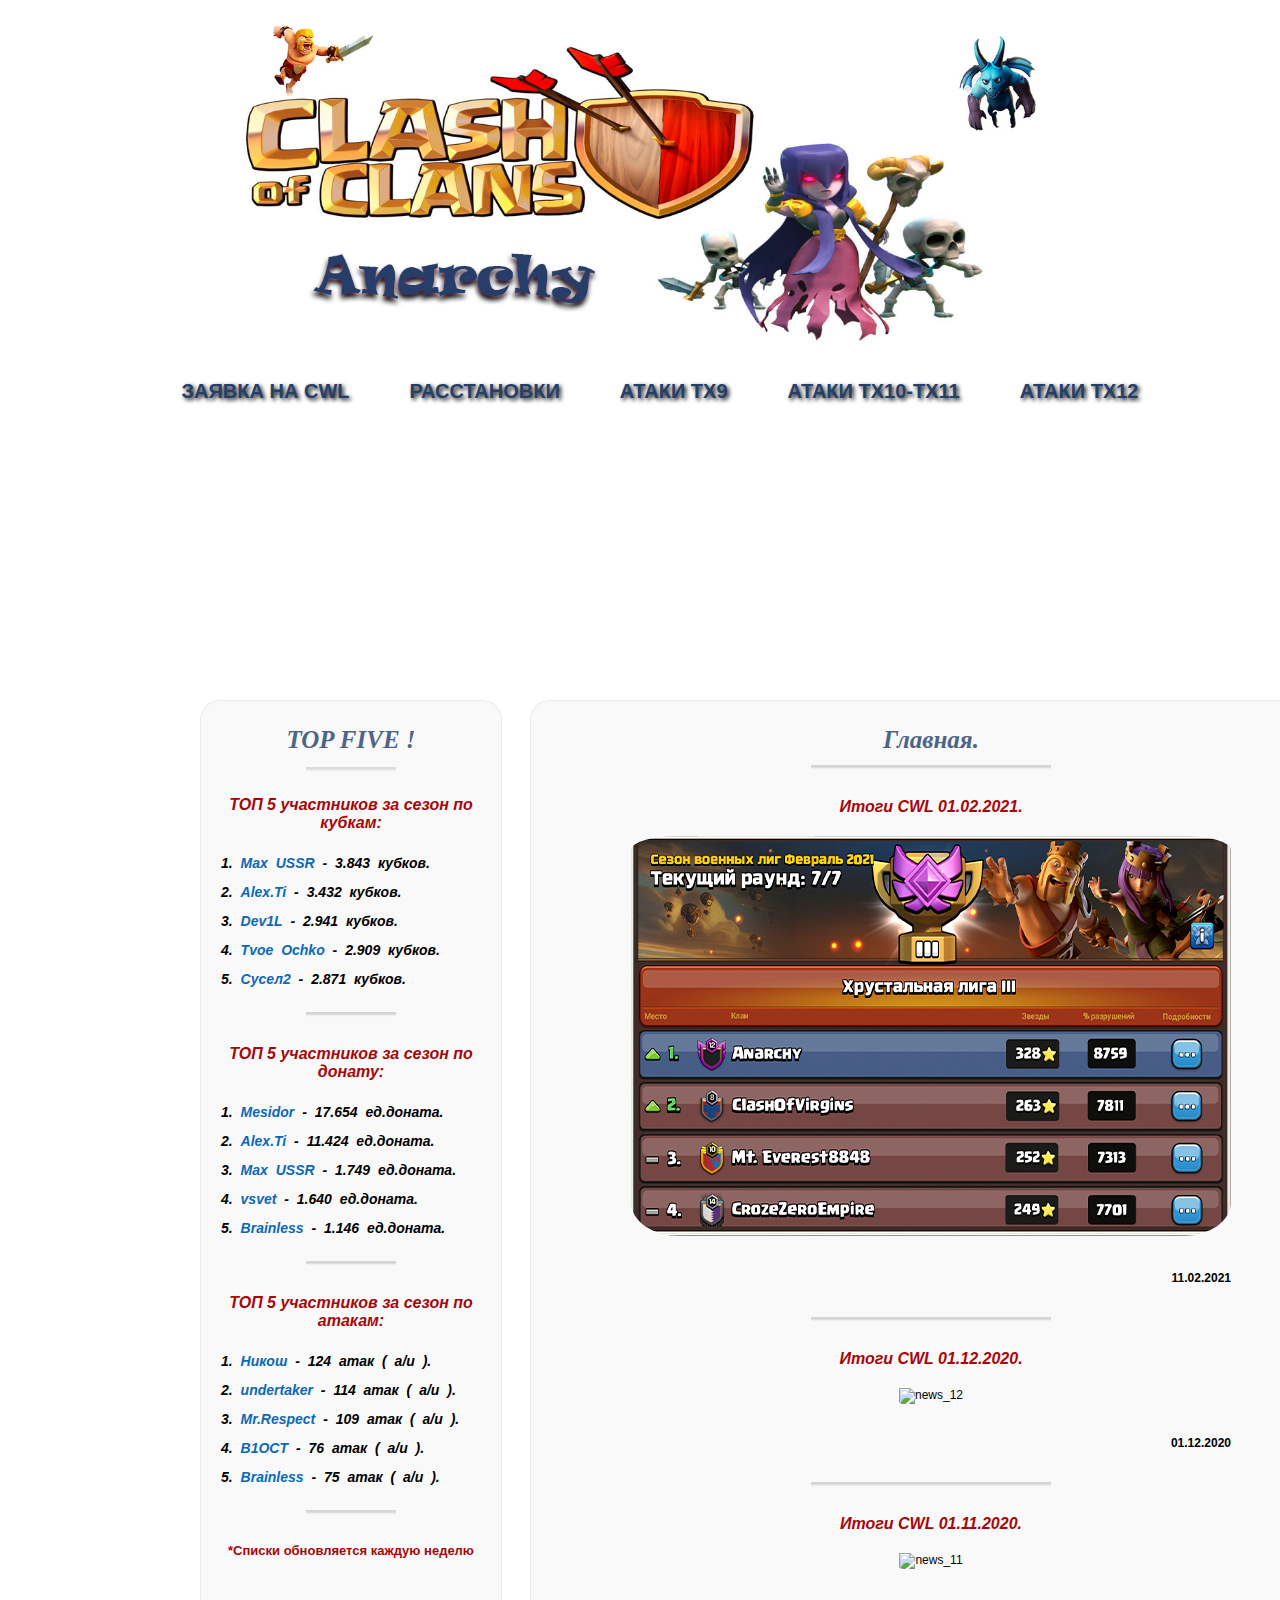
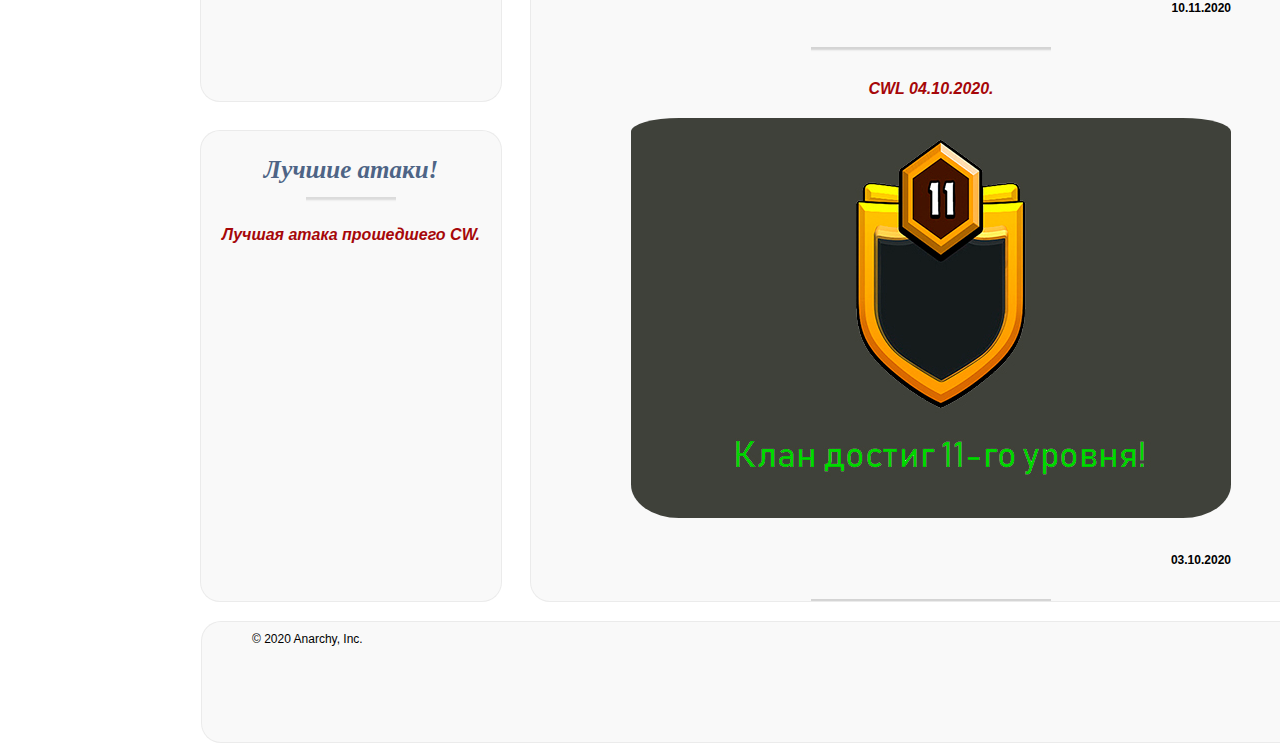
==== commit c6afb0a1: "1" ====
--- a/index.html
+++ b/index.html
@@ -30,33 +30,33 @@
 		<div class="subtitle">
 			ТОП 5 участников за сезон по кубкам:
 			<div class="players">
-				<p> Max USSR<span> - 3.825 кубков.</span></p>
-				<p> Alex.Ti<span> - 3.3331 кубков.</span></p>
-				<p> Dev1L<span> - 2.993 кубков.</span></p>
-				<p> Tvoe Ochko<span> - 2.880 кубков.</span></p>
-				<p> Сусел2<span> - 2.855 кубков.</span></p>
+				<p> Max USSR<span> - 3.843 кубков.</span></p>
+				<p> Alex.Ti<span> - 3.432 кубков.</span></p>
+				<p> Dev1L<span> - 2.941 кубков.</span></p>
+				<p> Tvoe Ochko<span> - 2.909 кубков.</span></p>
+				<p> Сусел2<span> - 2.871 кубков.</span></p>
 			</div>
 		</div><hr>
 
 		<div class="subtitle">
 			ТОП 5 участников за сезон по донату:
 			<div class="players">
-				<p> Mesidor<span> - 15.705  ед.доната.</span></p>
-				<p> Alex.Ti<span> - 9.622  ед.доната.</span></p>
-				<p> Max USSR<span> - 1.381  ед.доната.</span></p>
-				<p> vsvet<span> - 1.1351  ед.доната.</span></p>
-				<p> Brainless<span> - 1.144  ед.доната.</span></p>
+				<p> Mesidor<span> - 17.654  ед.доната.</span></p>
+				<p> Alex.Ti<span> - 11.424  ед.доната.</span></p>
+				<p> Max USSR<span> - 1.749  ед.доната.</span></p>
+				<p> vsvet<span> - 1.640  ед.доната.</span></p>
+				<p> Brainless<span> - 1.146  ед.доната.</span></p>
 			</div>
 		</div><hr>
 
 		<div class="subtitle">
 			ТОП 5 участников за сезон по атакам:
 			<div class="players">
-				<p> underteker<span> - 100 атак ( a/и ).</span></p>
-				<p> Никош<span> - 91 атак ( a/и ).</span></p>
-				<p> Mr.Respect<span> - 84 атак ( a/и ).</span></p>
-				<p> Brainless<span> - 66 атак ( a/и ).</span></p>
-				<p> B1OCT<span> - 65 атак ( a/и ).</span></p>
+				<p> Никош<span> - 124 атак ( a/и ).</span></p>
+				<p> undertaker<span> - 114 атак ( a/и ).</span></p>
+				<p> Mr.Respect<span> - 109 атак ( a/и ).</span></p>
+				<p> B1OCT<span> - 76 атак ( a/и ).</span></p>
+				<p> Brainless<span> - 75 атак ( a/и ).</span></p>
 			</div>
 		</div><hr>
 
@@ -70,9 +70,9 @@
 		<div class="title">Лучшие атаки!<hr></div>
 		<section>
 
-			<div class="subtitle">В разработке...</div>
+			<div class="subtitle">Лучшая атака прошедшего CW.</div>
 			
-			<iframe width="260" height="300" src="https://www.youtube.com/embed/fd3igZAtXrQ?start=0" frameborder="0" allow="accelerometer; autoplay; clipboard-write; encrypted-media; gyroscope; picture-in-picture" allowfullscreen poster="img/logos.png"></iframe>
+			<iframe width="260" height="300" src="https://www.youtube.com/embed/BPS4FFUNMqk" frameborder="0" allow="accelerometer; autoplay; clipboard-write; encrypted-media; gyroscope; picture-in-picture" allowfullscreen></iframe>
 
 
 		</section>
@@ -86,7 +86,7 @@
 
 		<div class="subtitle">Итоги CWL 01.02.2021.</div>
 		<img class="content" src="content/01.02.jpg" alt="news_12" width="600" height="400">
-			<p class="datatime">01.12.2020</p><hr>
+			<p class="datatime">11.02.2021</p><hr>
 
 		<div class="subtitle">Итоги CWL 01.12.2020.</div>
 		<img class="content" src="content/cwl01.12.20.jpg" alt="news_12" width="600" height="400">
@@ -165,11 +165,11 @@
 			5 последених CW.
 		</div>
 		<div class="results">
+			<p class="cw win">13.02.21 - "WAR OF WAR" - WIN</p>
 			<p class="cw win">01.02.21 - "Os Terroristas" - WIN</p>
 			<p class="cw win">30.01.21 - "INDIAN COC" - WIN</p>
 			<p class="cw draw">27.01.21 - "ROYAL Odessa" - DRAW</p>
 			<p class="cw win">25.01.21 - "CRATOS" - WIN</p>
-			<p class="cw win">23.01.21 - "MERA DESH" - WIN</p>
 		</div><hr>
 		<div class="subtitle">Cостав на CWL . 
 			<a href="#" onclick="alert('Name: Anarchy.\nLVL: 12.\nID: #RULC8GLY. \nLeague: Crystal II. \nLeader: Alex.Ti. '); return false;">Anarchy</a>
@@ -179,41 +179,41 @@
 		<table class="topCups">
 
 	<tr>
-		<th><span class="size-number"> 1. </span><a href="#" id="LinkName" onclick="alert('Name: . \nTown Hall: . \nLVL: . \nLeague: . \nCWL: ( Атак/Звезд ). '); return false;">Alex.Ti</a></th>
-		<th>|<span class="size-number"> 2. </span><a href="#" id="LinkName" onclick="alert('Name: . \nTown Hall: . \nLVL: . \nLeague: . \nCWL: ( Атак/Звезд ). '); return false;">Brainless</a></th>
-	</tr>
-
-	<tr>
-		<th><span class="size-number"> 3. </span> <a href="#" id="LinkName" onclick="alert('Name: . \nTown Hall: . \nLVL: . \nLeague: . \nCWL: ( Атак/Звезд ). '); return false;">Mesidor</a></th>
-		<th>|<span class="size-number"> 4. </span> <a href="#" id="LinkName" onclick="alert('Name: . \nTown Hall: . \nLVL: . \nLeague: . \nCWL: ( Атак/Звезд ). '); return false;">made in[USSR]</a></th>
-	</tr>
-
-	<tr>
-		<th><span class="size-number"> 5. </span> <a href="#" id="LinkName" onclick="alert('Name: . \nTown Hall: . \nLVL: . \nLeague: . \nCWL: ( Атак/Звезд ). '); return false;">Володя</a></th>
-		<th>|<span class="size-number"> 6. </span> <a href="#" id="LinkName" onclick="alert('Name: . \nTown Hall: . \nLVL: . \nLeague: . \nCWL: ( Атак/Звезд ). '); return false;">vsvet</a></th>
-	</tr>
-	<tr>
-		<th><span class="size-number"> 7. </span> <a href="#" id="LinkName" onclick="alert('Name: . \nTown Hall: . \nLVL: . \nLeague: . \nCWL: ( Атак/Звезд ). '); return false;">Figo</a></th>
-		<th>|<span class="size-number"> 8. </span> <a href="#" id="LinkName" onclick="alert('Name: . \nTown Hall: . \nLVL: . \nLeague: . \nCWL: ( Атак/Звезд ). '); return false;">Dev1L</a></th>
-	</tr>
-
-	<tr>
-		<th><span class="size-number"> 9. </span> <a href="#" id="LinkName" onclick="alert('Name: . \nTown Hall: . \nLVL: . \nLeague: . \nCWL: ( Атак/Звезд ). '); return false;">Rinar</a></th>
-		<th>|<span class="size-number"> 10. </span> <a href="#" id="LinkName" onclick="alert('Name: . \nTown Hall: . \nLVL: . \nLeague: . \nCWL:  ( Атак/Звезд ). '); return false;">TvoeOchko</a></th>
-	</tr>
-
-	<tr>
-		<th><span class="size-number"> 11. </span> <a href="#" id="LinkName" onclick="alert('Name: . \nTown Hall: . \nLVL: . \nLeague: . \nCWL: ( Атак/Звезд ). '); return false;">B1OCT</a></th>
-		<th>|<span class="size-number"> 12. </span> <a href="#" id="LinkName" onclick="alert('Name: . \nTown Hall: . \nLVL: . \nLeague: . \nCWL: ( Атак/Звезд ). '); return false;">quekazoo</a></th>
-	</tr>
-
-	<tr>
-		<th><span class="size-number"> 13. </span> <a href="#" id="LinkName" onclick="alert('Name: . \nTown Hall: . \nLVL: . \nLeague: . \nCWL: ( Атак/Звезд ). '); return false;">Сусел2</a></th>
-		<th>|<span class="size-number"> 14. </span> <a href="#" id="LinkName" onclick="alert('Name: . \nTown Hall: . \nLVL: . \nLeague: . \nCWL: ( Атак/Звезд ). '); return false;">Mr.ReSpEcT</a></th>
-	</tr>
-	<tr>
-		<th><span class="size-number"> 15. </span> <a href="#" id="LinkName" onclick="alert('Name: . \nTown Hall: . \nLVL: . \nLeague: . \nCWL: ( Атак/Звезд ). '); return false;">VOTek</a></th>
-		<th>|<span class="size-number"> 16. </span> <a href="#" id="LinkName" onclick="alert('Name: . \nTown Hall: . \nLVL: . \nLeague: . \nCWL: ( Атак/Звезд ). '); return false;">XyJIuran</a></th>		 	
+		<th><span class="size-number"> 1. </span><a href="#" id="LinkName" onclick="alert('Name: . \nTown Hall: . \nLVL: . \nLeague: . \nCWL: ( Атак/Звезд ). '); return false;">No name</a></th>
+		<th>|<span class="size-number"> 2. </span><a href="#" id="LinkName" onclick="alert('Name: . \nTown Hall: . \nLVL: . \nLeague: . \nCWL: ( Атак/Звезд ). '); return false;">No name</a></th>
+	</tr>
+
+	<tr>
+		<th><span class="size-number"> 3. </span> <a href="#" id="LinkName" onclick="alert('Name: . \nTown Hall: . \nLVL: . \nLeague: . \nCWL: ( Атак/Звезд ). '); return false;">No name</a></th>
+		<th>|<span class="size-number"> 4. </span> <a href="#" id="LinkName" onclick="alert('Name: . \nTown Hall: . \nLVL: . \nLeague: . \nCWL: ( Атак/Звезд ). '); return false;">No name</a></th>
+	</tr>
+
+	<tr>
+		<th><span class="size-number"> 5. </span> <a href="#" id="LinkName" onclick="alert('Name: . \nTown Hall: . \nLVL: . \nLeague: . \nCWL: ( Атак/Звезд ). '); return false;">No name</a></th>
+		<th>|<span class="size-number"> 6. </span> <a href="#" id="LinkName" onclick="alert('Name: . \nTown Hall: . \nLVL: . \nLeague: . \nCWL: ( Атак/Звезд ). '); return false;">No name</a></th>
+	</tr>
+	<tr>
+		<th><span class="size-number"> 7. </span> <a href="#" id="LinkName" onclick="alert('Name: . \nTown Hall: . \nLVL: . \nLeague: . \nCWL: ( Атак/Звезд ). '); return false;">No name</a></th>
+		<th>|<span class="size-number"> 8. </span> <a href="#" id="LinkName" onclick="alert('Name: . \nTown Hall: . \nLVL: . \nLeague: . \nCWL: ( Атак/Звезд ). '); return false;">No name</a></th>
+	</tr>
+
+	<tr>
+		<th><span class="size-number"> 9. </span> <a href="#" id="LinkName" onclick="alert('Name: . \nTown Hall: . \nLVL: . \nLeague: . \nCWL: ( Атак/Звезд ). '); return false;">No name</a></th>
+		<th>|<span class="size-number"> 10. </span> <a href="#" id="LinkName" onclick="alert('Name: . \nTown Hall: . \nLVL: . \nLeague: . \nCWL:  ( Атак/Звезд ). '); return false;">No name</a></th>
+	</tr>
+
+	<tr>
+		<th><span class="size-number"> 11. </span> <a href="#" id="LinkName" onclick="alert('Name: . \nTown Hall: . \nLVL: . \nLeague: . \nCWL: ( Атак/Звезд ). '); return false;">No name</a></th>
+		<th>|<span class="size-number"> 12. </span> <a href="#" id="LinkName" onclick="alert('Name: . \nTown Hall: . \nLVL: . \nLeague: . \nCWL: ( Атак/Звезд ). '); return false;">No name</a></th>
+	</tr>
+
+	<tr>
+		<th><span class="size-number"> 13. </span> <a href="#" id="LinkName" onclick="alert('Name: . \nTown Hall: . \nLVL: . \nLeague: . \nCWL: ( Атак/Звезд ). '); return false;">No name</a></th>
+		<th>|<span class="size-number"> 14. </span> <a href="#" id="LinkName" onclick="alert('Name: . \nTown Hall: . \nLVL: . \nLeague: . \nCWL: ( Атак/Звезд ). '); return false;">No name</a></th>
+	</tr>
+	<tr>
+		<th><span class="size-number"> 15. </span> <a href="#" id="LinkName" onclick="alert('Name: . \nTown Hall: . \nLVL: . \nLeague: . \nCWL: ( Атак/Звезд ). '); return false;">No name</a></th>
+		<th>|<span class="size-number"> 16. </span> <a href="#" id="LinkName" onclick="alert('Name: . \nTown Hall: . \nLVL: . \nLeague: . \nCWL: ( Атак/Звезд ). '); return false;">No name</a></th>		 	
 	</tr>	
 			
 	</table><hr>
@@ -226,41 +226,41 @@
 	<table class="topCups">
 
 	<tr>
-		<th><span class="size-number"> 1. </span><a href="#" id="LinkName" onclick="alert('Name: . \nTown Hall: . \nLVL: . \nLeague: . \nCWL: ( Атак/Звезд ). '); return false;">Gagyana</a></th>
-		<th>|<span class="size-number"> 2. </span><a href="#" id="LinkName" onclick="alert('Name: . \nTown Hall: . \nLVL: . \nLeague: . \nCWL: ( Атак/Звезд ). '); return false;">Hellhound</a></th>
-	</tr>
-
-	<tr>
-		<th><span class="size-number"> 3. </span> <a href="#" id="LinkName" onclick="alert('Name: . \nTown Hall: . \nLVL: . \nLeague: . \nCWL: ( Атак/Звезд ). '); return false;">bes</a></th>
-		<th>|<span class="size-number"> 4. </span> <a href="#" id="LinkName" onclick="alert('Name: . \nTown Hall: . \nLVL: . \nLeague: . \nCWL: ( Атак/Звезд ). '); return false;">Brainlesss</a></th>
-	</tr>
-
-	<tr>
-		<th><span class="size-number"> 5. </span> <a href="#" id="LinkName" onclick="alert('Name: . \nTown Hall: . \nLVL: . \nLeague: . \nCWL: ( Атак/Звезд ). '); return false;">Yelqo</a></th>
-		<th>|<span class="size-number"> 6. </span> <a href="#" id="LinkName" onclick="alert('Name: . \nTown Hall: . \nLVL: . \nLeague: . \nCWL: ( Атак/Звезд ). '); return false;">Nurse</a></th>
-	</tr>
-	<tr>
-		<th><span class="size-number"> 7. </span> <a href="#" id="LinkName" onclick="alert('Name: . \nTown Hall: . \nLVL: . \nLeague: . \nCWL: ( Атак/Звезд ). '); return false;">undertaker</a></th>
-		<th>|<span class="size-number"> 8. </span> <a href="#" id="LinkName" onclick="alert('Name: . \nTown Hall: . \nLVL: . \nLeague: . \nCWL: ( Атак/Звезд ). '); return false;">TreezZ</a></th>
-	</tr>
-
-	<tr>
-		<th><span class="size-number"> 9. </span> <a href="#" id="LinkName" onclick="alert('Name: . \nTown Hall: . \nLVL: . \nLeague: . \nCWL: ( Атак/Звезд ). '); return false;">Marina.Ti</a></th>
-		<th>|<span class="size-number"> 10. </span> <a href="#" id="LinkName" onclick="alert('Name: . \nTown Hall: . \nLVL: . \nLeague: . \nCWL:  ( Атак/Звезд ). '); return false;">Brainless2</a></th>
-	</tr>
-
-	<tr>
-		<th><span class="size-number"> 11. </span> <a href="#" id="LinkName" onclick="alert('Name: . \nTown Hall: . \nLVL: . \nLeague: . \nCWL: ( Атак/Звезд ). '); return false;">Сусел</a></th>
-		<th>|<span class="size-number"> 12. </span> <a href="#" id="LinkName" onclick="alert('Name: . \nTown Hall: . \nLVL: . \nLeague: . \nCWL: ( Атак/Звезд ). '); return false;">Brainless3</a></th>
-	</tr>
-
-	<tr>
-		<th><span class="size-number"> 13. </span> <a href="#" id="LinkName" onclick="alert('Name: . \nTown Hall: . \nLVL: . \nLeague: . \nCWL: ( Атак/Звезд ). '); return false;">VOTek_2</a></th>
-		<th>|<span class="size-number"> 14. </span> <a href="#" id="LinkName" onclick="alert('Name: . \nTown Hall: . \nLVL: . \nLeague: . \nCWL: ( Атак/Звезд ). '); return false;">VOTek_3</a></th>
-	</tr>
-	<tr>
-		<th><span class="size-number"> 15. </span> <a href="#" id="LinkName" onclick="alert('Name: . \nTown Hall: . \nLVL: . \nLeague: . \nCWL: ( Атак/Звезд ). '); return false;">№1</a></th>
-		<th>|<span class="size-number"> 16. </span> <a href="#" id="LinkName" onclick="alert('Name: . \nTown Hall: . \nLVL: . \nLeague: . \nCWL: ( Атак/Звезд ). '); return false;">№2</a></th>		 	
+		<th><span class="size-number"> 1. </span><a href="#" id="LinkName" onclick="alert('Name: . \nTown Hall: . \nLVL: . \nLeague: . \nCWL: ( Атак/Звезд ). '); return false;">No name</a></th>
+		<th>|<span class="size-number"> 2. </span><a href="#" id="LinkName" onclick="alert('Name: . \nTown Hall: . \nLVL: . \nLeague: . \nCWL: ( Атак/Звезд ). '); return false;">No name</a></th>
+	</tr>
+
+	<tr>
+		<th><span class="size-number"> 3. </span> <a href="#" id="LinkName" onclick="alert('Name: . \nTown Hall: . \nLVL: . \nLeague: . \nCWL: ( Атак/Звезд ). '); return false;">No name</a></th>
+		<th>|<span class="size-number"> 4. </span> <a href="#" id="LinkName" onclick="alert('Name: . \nTown Hall: . \nLVL: . \nLeague: . \nCWL: ( Атак/Звезд ). '); return false;">No name</a></th>
+	</tr>
+
+	<tr>
+		<th><span class="size-number"> 5. </span> <a href="#" id="LinkName" onclick="alert('Name: . \nTown Hall: . \nLVL: . \nLeague: . \nCWL: ( Атак/Звезд ). '); return false;">No name</a></th>
+		<th>|<span class="size-number"> 6. </span> <a href="#" id="LinkName" onclick="alert('Name: . \nTown Hall: . \nLVL: . \nLeague: . \nCWL: ( Атак/Звезд ). '); return false;">No name</a></th>
+	</tr>
+	<tr>
+		<th><span class="size-number"> 7. </span> <a href="#" id="LinkName" onclick="alert('Name: . \nTown Hall: . \nLVL: . \nLeague: . \nCWL: ( Атак/Звезд ). '); return false;">No name</a></th>
+		<th>|<span class="size-number"> 8. </span> <a href="#" id="LinkName" onclick="alert('Name: . \nTown Hall: . \nLVL: . \nLeague: . \nCWL: ( Атак/Звезд ). '); return false;">No name</a></th>
+	</tr>
+
+	<tr>
+		<th><span class="size-number"> 9. </span> <a href="#" id="LinkName" onclick="alert('Name: . \nTown Hall: . \nLVL: . \nLeague: . \nCWL: ( Атак/Звезд ). '); return false;">No name</a></th>
+		<th>|<span class="size-number"> 10. </span> <a href="#" id="LinkName" onclick="alert('Name: . \nTown Hall: . \nLVL: . \nLeague: . \nCWL:  ( Атак/Звезд ). '); return false;">No name</a></th>
+	</tr>
+
+	<tr>
+		<th><span class="size-number"> 11. </span> <a href="#" id="LinkName" onclick="alert('Name: . \nTown Hall: . \nLVL: . \nLeague: . \nCWL: ( Атак/Звезд ). '); return false;">No name</a></th>
+		<th>|<span class="size-number"> 12. </span> <a href="#" id="LinkName" onclick="alert('Name: . \nTown Hall: . \nLVL: . \nLeague: . \nCWL: ( Атак/Звезд ). '); return false;">No name</a></th>
+	</tr>
+
+	<tr>
+		<th><span class="size-number"> 13. </span> <a href="#" id="LinkName" onclick="alert('Name: . \nTown Hall: . \nLVL: . \nLeague: . \nCWL: ( Атак/Звезд ). '); return false;">No name</a></th>
+		<th>|<span class="size-number"> 14. </span> <a href="#" id="LinkName" onclick="alert('Name: . \nTown Hall: . \nLVL: . \nLeague: . \nCWL: ( Атак/Звезд ). '); return false;">No name</a></th>
+	</tr>
+	<tr>
+		<th><span class="size-number"> 15. </span> <a href="#" id="LinkName" onclick="alert('Name: . \nTown Hall: . \nLVL: . \nLeague: . \nCWL: ( Атак/Звезд ). '); return false;">No name</a></th>
+		<th>|<span class="size-number"> 16. </span> <a href="#" id="LinkName" onclick="alert('Name: . \nTown Hall: . \nLVL: . \nLeague: . \nCWL: ( Атак/Звезд ). '); return false;">No name</a></th>		 	
 	</tr>	
 			
 	</table><hr>
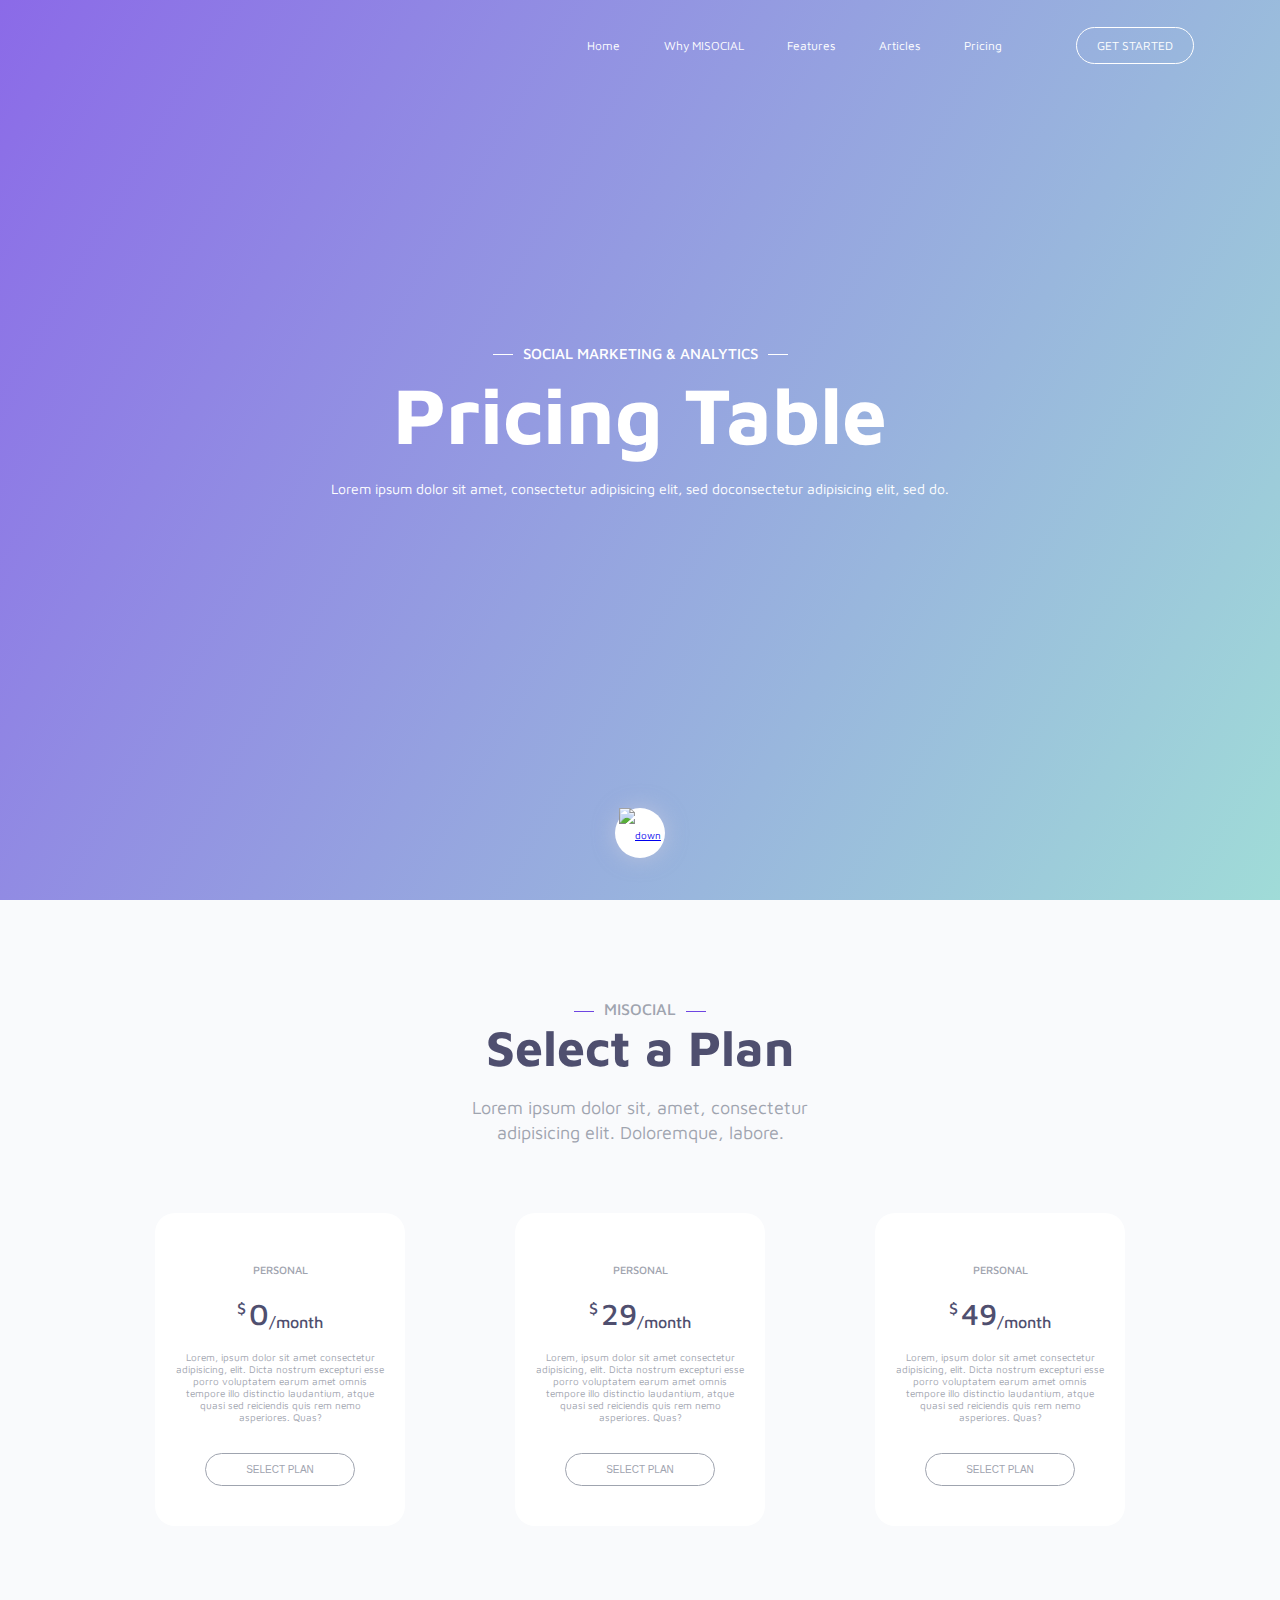
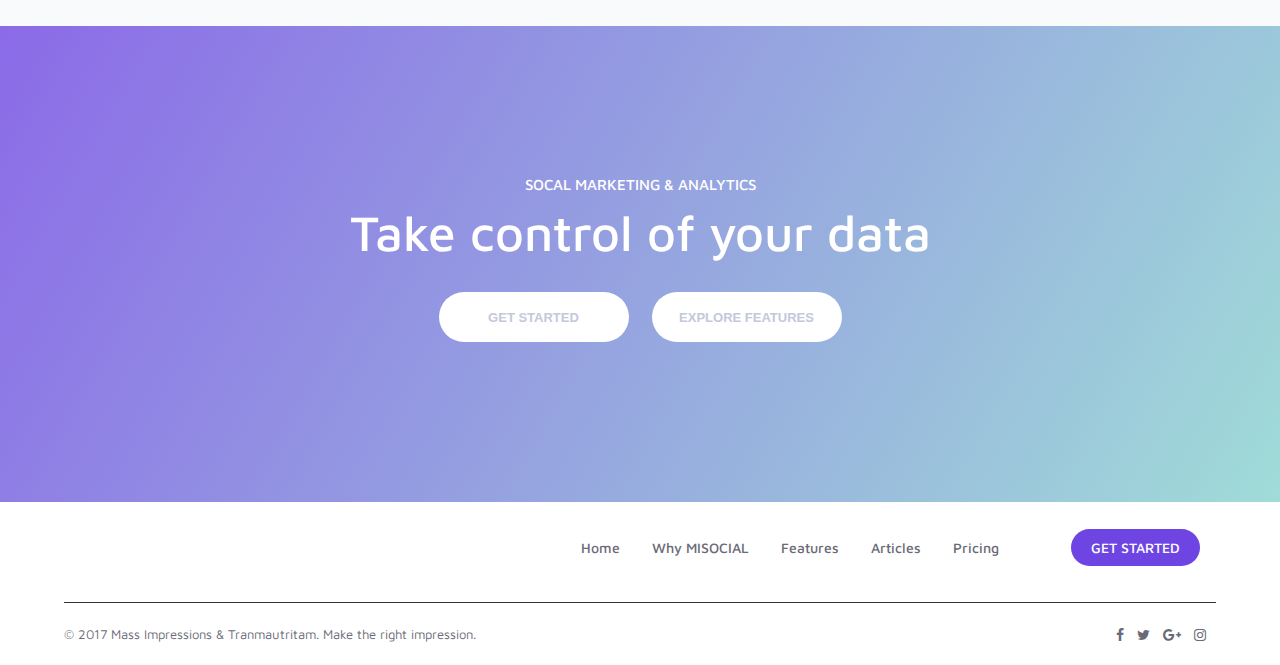
==== commit ef79c97d: "1" ====
--- a/index.html
+++ b/index.html
@@ -1,283 +1,168 @@
 <!DOCTYPE html>
-<html lang="ru">
+<html lang="en">
 <head>
-	<meta charset="utf-8">
-	<meta name="viewport" content="width=1920">
-	<title>Anarchy COC</title>
-	<link rel="stylesheet" href="css/style.css">
-	<link rel="stylesheet" href="css/block-left.css">
-	<link rel="stylesheet" href="css/block-right.css">
-	<script async src="script.js"></script>
-	<link rel="icon" href="files/favicon.png">
+	<meta charset="UTF-8">
+	<meta name="viewport" content="width=device-width, initial-scale=1.0">
+	<link rel="stylesheet" href="sourse/css/style.css">
+	<link rel="stylesheet" href="sourse/css/media.css">
+	<link rel="preconnect" href="https://fonts.gstatic.com">
+<link href="https://fonts.googleapis.com/css2?family=Maven+Pro:wght@400;500;600;700;800;900&display=swap" rel="stylesheet">
+<link rel="stylesheet" href="https://stackpath.bootstrapcdn.com/font-awesome/4.7.0/css/font-awesome.min.css">
+	<title>Document</title>
 </head>
-<body>
-	<header>	<!-- Шапка сайта -->																	 
-		<img src="img/cup.jpg" alt="Clach of clans"> 
-	</header>	<!-- Шапка сайта конец-->
-																																								
-	<nav> <!-- Горизонтальное меню -->
-	 <ul class="menu">	 
-		 <li><a href="https://goo.su/45PI" target="_blank">Заявка на CWL</a></li>
-		 <li><a href="https://clck.ru/TBFNP" target="_blank">Расстановки</a></li>
-		 <li><a href="https://goo.su/45pg" target="_blank">Атаки ТХ9</a></li>
-		 <li><a href="https://goo.su/45ph" target="_blank">Атаки ТХ10-ТХ11</a></li>
-		 <li><a href="https://goo.su/45pi" target="_blank">Атаки ТХ12</a></li>	
-	 </ul><!-- Горизонтальное меню end -->
- 																																								
- 	<div class="block-left">	<!-- Левый сайдбар -->
-		<div class="title">TOP FIVE !<hr></div>
+	<body>
 
-		<div class="subtitle">
-			ТОП 5 участников за сезон по кубкам:
-			<div class="players">
-				<p> Max USSR<span> - 3.843 кубков.</span></p>
-				<p> Alex.Ti<span> - 3.432 кубков.</span></p>
-				<p> Dev1L<span> - 2.941 кубков.</span></p>
-				<p> Tvoe Ochko<span> - 2.909 кубков.</span></p>
-				<p> Сусел2<span> - 2.871 кубков.</span></p>
+	<!-- Бургер меню  -->
+		<ul class="m-menu">
+			<li class="close-menu">&times;</li>
+			<li><a href="#" class="menu-link">Home</a></li>
+			<li><a href="#" class="menu-link">Why MISOCIAL</a></li>
+			<li><a href="#" class="menu-link">Features</a></li>
+			<li><a href="#" class="menu-link">Articles</a></li>
+			<li><a href="#" class="menu-link">Pricing</a></li>
+			<li><a href="#" class="menu-link get-started-btn">get started</a></li>
+		</ul>
+	<!-- ------Бургер меню-------  -->
+
+		<div class="main">
+			<div class="main-overlay"></div>
+			<div class="header">
+				<div class="logo">
+					<img src="img/logo.png" alt="">
+				</div>
+				<a href="#" class="m-menu-link">
+					<i class="fa fa-bars"></i>
+				</a>
+				
+				<div class="menu visible-lg">
+					<ul>
+						<li><a href="#" class="menu-link">Home</a></li>
+						<li><a href="#" class="menu-link">Why MISOCIAL</a></li>
+						<li><a href="#" class="menu-link">Features</a></li>
+						<li><a href="#" class="menu-link">Articles</a></li>
+						<li><a href="#" class="menu-link">Pricing</a></li>
+						<li><a href="#" class="menu-link get-started-btn">get started</a></li>
+					</ul>
+				</div>
 			</div>
-		</div><hr>
+			<div class="main-text">
+				<span>social marketing & analytics</span>
+				<h1>Pricing Table</h1>
+				<p>Lorem ipsum dolor sit amet, consectetur adipisicing elit, sed doconsectetur adipisicing elit, sed do.</p>
+			</div>
+			<a href="#page" id="link" target="_blank" class="main-arrow">
+				<div class="arrow-down">
+					<img src="img/arrow.png" alt="down">
+				</div>
+			</a>
+		   </div> 
 
-		<div class="subtitle">
-			ТОП 5 участников за сезон по донату:
-			<div class="players">
-				<p> Mesidor<span> - 17.654  ед.доната.</span></p>
-				<p> Alex.Ti<span> - 11.424  ед.доната.</span></p>
-				<p> Max USSR<span> - 1.749  ед.доната.</span></p>
-				<p> vsvet<span> - 1.640  ед.доната.</span></p>
-				<p> Brainless<span> - 1.146  ед.доната.</span></p>
+		<div class="table">
+			<div class="table-header">
+				<span id="page" class="table-subtitle">Misocial</span>
+				<h2>Select a Plan</h2>
+				<p>Lorem ipsum dolor sit, amet, consectetur adipisicing elit. Doloremque, labore.</p>
+			</div>	
+			<div class="price-tags">
+						<div class="price-tag">
+							<img src="img/img1.png" alt="">
+							<span>personal</span>
+							<h4><sup>$</sup>0<sub>/month</sub></h4>
+							<p>Lorem, ipsum dolor sit amet consectetur adipisicing, elit. Dicta nostrum excepturi esse porro voluptatem earum amet omnis tempore illo distinctio laudantium, atque quasi sed reiciendis quis rem nemo asperiores. Quas?
+							</p>
+							<button class="price-btn">select plan</button>
+						</div>
+
+						<div class="price-tag">
+							<img src="img/img2.png" alt="">
+							<span>personal</span>
+							<h4><sup>$</sup>29<sub>/month</sub></h4>
+							<p>Lorem, ipsum dolor sit amet consectetur adipisicing, elit. Dicta nostrum excepturi esse porro voluptatem earum amet omnis tempore illo distinctio laudantium, atque quasi sed reiciendis quis rem nemo asperiores. Quas?
+							</p>
+							<button class="price-btn">select plan</button>
+						</div>
+
+						<div class="price-tag">
+							<img src="img/img3.png" alt="">
+							<span>personal</span>
+							<h4><sup>$</sup>49<sub>/month</sub></h4>
+							<p>Lorem, ipsum dolor sit amet consectetur adipisicing, elit. Dicta nostrum excepturi esse porro voluptatem earum amet omnis tempore illo distinctio laudantium, atque quasi sed reiciendis quis rem nemo asperiores. Quas?
+							</p>
+							<button class="price-btn">select plan</button>
+						</div>
 			</div>
-		</div><hr>
+		</div>
 
-		<div class="subtitle">
-			ТОП 5 участников за сезон по атакам:
-			<div class="players">
-				<p> Никош<span> - 124 атак ( a/и ).</span></p>
-				<p> undertaker<span> - 114 атак ( a/и ).</span></p>
-				<p> Mr.Respect<span> - 109 атак ( a/и ).</span></p>
-				<p> B1OCT<span> - 76 атак ( a/и ).</span></p>
-				<p> Brainless<span> - 75 атак ( a/и ).</span></p>
+		<div class="call-to-action">
+			<div class="call-to-action-overlay"></div>
+			<div class="wrap">
+				<span>socal marketing & analytics</span>
+				<h4>Take control of your data</h4>
+				<button class="cta-btn">get started</button>
+				<button class="cta-btn">explore features</button>
 			</div>
-		</div><hr>
+		</div>
 
-			<div class="description">
-				*Списки обновляется каждую неделю
+		<div class="footer-wrap">
+			<div class="footer">
+				<div class="logo">
+					<img src="img/logo-footer.png" alt="">
+				</div>
+				<div class="footer-menu">
+						<ul>
+						<li><a href="#" class="footer-link">Home</a></li>
+						<li><a href="#" class="footer-link">Why MISOCIAL</a></li>
+						<li><a href="#" class="footer-link">Features</a></li>
+						<li><a href="#" class="footer-link">Articles</a></li>
+						<li><a href="#" class="footer-link">Pricing</a></li>
+						<li><a href="#" class="footer-get-started footer-link">get started</a></li>
+					</ul>
+				</div>
 			</div>
-	</div><!-- Левый сайдбар конец -->
+		</div>
 
-	<div class="SideBarReg">
-		
-		<div class="title">Лучшие атаки!<hr></div>
-		<section>
-
-			<div class="subtitle">Лучшая атака прошедшего CW.</div>
-			
-			<iframe width="260" height="300" src="https://www.youtube.com/embed/BPS4FFUNMqk" frameborder="0" allow="accelerometer; autoplay; clipboard-write; encrypted-media; gyroscope; picture-in-picture" allowfullscreen></iframe>
+		<div class="line"></div>
+		<div class="legal">
+			<div class="copy">
+				<p>© 2017 Mass Impressions & Tranmautritam. Make the right impression.</p>
+			</div>
+			<div class="social-links">
+				<a href="#"><i class="fa fa-facebook"></i></a>
+				<a href="#"><i class="fa fa-twitter"></i></a>
+				<a href="#"><i class="fa fa-google-plus"></i></a>
+				<a href="#"><i class="fa fa-instagram"></i></a>
+			</div>
+		</div>
 
 
-		</section>
 
-	</div>
-	<!-- ---------------------------------------------- -->
+		<script src="https://code.jquery.com/jquery-1.12.4.min.js" integrity="sha256-ZosEbRLbNQzLpnKIkEdrPv7lOy9C27hHQ+Xp8a4MxAQ=" crossorigin="anonymous"></script>
+		<script>
+			$(function() {
+				var link = $('.m-menu-link');
+				var close = $('.close-menu');
+				var menu = $('.m-menu');
+				link.on('click', function(event) {
+					event.preventDefault();
+					menu.toggleClass('m-menu__active');
+				});
+				close.on('click', function(event) {
+					event.preventDefault();
+					menu.toggleClass('m-menu__active');
 
-	<main>
-		
-		<div class="title">Главная.</div><hr>
+						type="text/javascript">
+  $(document).ready(function(){
+  $("#link").on("click","a", function (event) {
+  event.preventDefault();
+  var id = $(this).attr('href'),
+  top = $(id).offset().top;
+  $('body,html').animate({scrollTop: top}, 2500);
+				});
+			});
 
-		<div class="subtitle">Итоги CWL 01.02.2021.</div>
-		<img class="content" src="content/01.02.jpg" alt="news_12" width="600" height="400">
-			<p class="datatime">11.02.2021</p><hr>
+			
+		</script>
+	</body>
+</html>
 
-		<div class="subtitle">Итоги CWL 01.12.2020.</div>
-		<img class="content" src="content/cwl01.12.20.jpg" alt="news_12" width="600" height="400">
-			<p class="datatime">01.12.2020</p><hr>
-												
-
-	<div class="subtitle">Итоги CWL 01.11.2020.</div>
-		<img class="content" src="content/cwl11.jpg" alt="news_11" width="600" height="400">
-			<p class="datatime">10.11.2020</p>
-				<hr>
-							
-	<div class="subtitle">CWL 04.10.2020.</div>
-		<img class="content" src="content/news1.jpg" alt="news_10" width="600" height="400">
-			<p class="datatime">03.10.2020</p>
-				<hr>
-
-	<div class="subtitle">CWL 01.10.2020.</div>
-		<img class="content" src="content/03.10.2020.jpg" alt="news_9" width="600" height="400">
-			<p class="datatime">03.10.2020</p>
-				<hr>
-
-	<div class="subtitle">Crystal League III.</div>
-		<img class="content" src="content/crystal3.jpg" alt="news_8" width="600" height="400">
-			<p class="datatime">11.09.2020</p>
-				<hr>
-
-	<div class="subtitle">Итоги CWL 01.09.2020.</div>
-		<img class="content" src="content/stata.jpg" alt="news_7" width="600" height="400">
-			<p class="datatime">11.09.2020</p>
-				<hr>
-
-	<div class="subtitle">Итоги CWL 01.08.2020.</div>
-		<img class="content" src="content/лвк.jpg" alt="news_6" width="600" height="400">
-			<p class="datatime">10.08.2020</p>
-				<hr>
-
-	<div class="subtitle">Пятый раунд CWL 07.08.2020.</div>
-		<img class="content" src="content/5round.jpg" alt="news_5" width="600" height="400">
-			<p class="datatime">7.08.2020</p>
-				<hr>
-
-	<div class="subtitle">Четвёртый раунд CWL 06.08.2020.</div>
-		<img class="content" src="content/4round.jpg" alt="news_4" width="600" height="400">
-			<p class="datatime">6.08.2020</p>
-				<hr>
-
-	<div class="subtitle">Третий раунд CWL 05.08.2020.</div>
-		<img class="content" src="content/3round.jpg" alt="news_3" width="600" height="400">
-			<p class="datatime">5.08.2020</p>
-				<hr>
-
-	<div class="subtitle">Второй раунд CWL 04.08.2020.</div>
-		<img class="content" src="content/2round.jpg" alt="news_2" width="600" height="400">
-			<p class="datatime">4.08.2020</p>
-				<hr>
-
-	<div class="subtitle">Первый раунд CWL 03.08.2020.</div>
-		<img class="content" src="content/1round.jpg" alt="news_1" width="600" height="400">
-			<p class="datatime">3.08.2020</p>
-				<hr>
-
-	<div class="subtitle">Начало CWL 01.08.2020.</div>
-		<img class="content" src="img/CWL.jpg" alt="team anarchy" width="600" height="400">
-			<p class="datatime">1.08.2020</p>
-				<hr>
-
-
-	</main>
-
-	<!-- ---------------------------------------------- -->
-
-	<div class="block-right">
-		<div class="title">CW - CWL News !<hr></div>
-
-		<div class="subtitle">
-			5 последених CW.
-		</div>
-		<div class="results">
-			<p class="cw win">13.02.21 - "WAR OF WAR" - WIN</p>
-			<p class="cw win">01.02.21 - "Os Terroristas" - WIN</p>
-			<p class="cw win">30.01.21 - "INDIAN COC" - WIN</p>
-			<p class="cw draw">27.01.21 - "ROYAL Odessa" - DRAW</p>
-			<p class="cw win">25.01.21 - "CRATOS" - WIN</p>
-		</div><hr>
-		<div class="subtitle">Cостав на CWL . 
-			<a href="#" onclick="alert('Name: Anarchy.\nLVL: 12.\nID: #RULC8GLY. \nLeague: Crystal II. \nLeader: Alex.Ti. '); return false;">Anarchy</a>
-			<div class="time">01.02.2021г.</div>
-		</div>
-
-		<table class="topCups">
-
-	<tr>
-		<th><span class="size-number"> 1. </span><a href="#" id="LinkName" onclick="alert('Name: . \nTown Hall: . \nLVL: . \nLeague: . \nCWL: ( Атак/Звезд ). '); return false;">No name</a></th>
-		<th>|<span class="size-number"> 2. </span><a href="#" id="LinkName" onclick="alert('Name: . \nTown Hall: . \nLVL: . \nLeague: . \nCWL: ( Атак/Звезд ). '); return false;">No name</a></th>
-	</tr>
-
-	<tr>
-		<th><span class="size-number"> 3. </span> <a href="#" id="LinkName" onclick="alert('Name: . \nTown Hall: . \nLVL: . \nLeague: . \nCWL: ( Атак/Звезд ). '); return false;">No name</a></th>
-		<th>|<span class="size-number"> 4. </span> <a href="#" id="LinkName" onclick="alert('Name: . \nTown Hall: . \nLVL: . \nLeague: . \nCWL: ( Атак/Звезд ). '); return false;">No name</a></th>
-	</tr>
-
-	<tr>
-		<th><span class="size-number"> 5. </span> <a href="#" id="LinkName" onclick="alert('Name: . \nTown Hall: . \nLVL: . \nLeague: . \nCWL: ( Атак/Звезд ). '); return false;">No name</a></th>
-		<th>|<span class="size-number"> 6. </span> <a href="#" id="LinkName" onclick="alert('Name: . \nTown Hall: . \nLVL: . \nLeague: . \nCWL: ( Атак/Звезд ). '); return false;">No name</a></th>
-	</tr>
-	<tr>
-		<th><span class="size-number"> 7. </span> <a href="#" id="LinkName" onclick="alert('Name: . \nTown Hall: . \nLVL: . \nLeague: . \nCWL: ( Атак/Звезд ). '); return false;">No name</a></th>
-		<th>|<span class="size-number"> 8. </span> <a href="#" id="LinkName" onclick="alert('Name: . \nTown Hall: . \nLVL: . \nLeague: . \nCWL: ( Атак/Звезд ). '); return false;">No name</a></th>
-	</tr>
-
-	<tr>
-		<th><span class="size-number"> 9. </span> <a href="#" id="LinkName" onclick="alert('Name: . \nTown Hall: . \nLVL: . \nLeague: . \nCWL: ( Атак/Звезд ). '); return false;">No name</a></th>
-		<th>|<span class="size-number"> 10. </span> <a href="#" id="LinkName" onclick="alert('Name: . \nTown Hall: . \nLVL: . \nLeague: . \nCWL:  ( Атак/Звезд ). '); return false;">No name</a></th>
-	</tr>
-
-	<tr>
-		<th><span class="size-number"> 11. </span> <a href="#" id="LinkName" onclick="alert('Name: . \nTown Hall: . \nLVL: . \nLeague: . \nCWL: ( Атак/Звезд ). '); return false;">No name</a></th>
-		<th>|<span class="size-number"> 12. </span> <a href="#" id="LinkName" onclick="alert('Name: . \nTown Hall: . \nLVL: . \nLeague: . \nCWL: ( Атак/Звезд ). '); return false;">No name</a></th>
-	</tr>
-
-	<tr>
-		<th><span class="size-number"> 13. </span> <a href="#" id="LinkName" onclick="alert('Name: . \nTown Hall: . \nLVL: . \nLeague: . \nCWL: ( Атак/Звезд ). '); return false;">No name</a></th>
-		<th>|<span class="size-number"> 14. </span> <a href="#" id="LinkName" onclick="alert('Name: . \nTown Hall: . \nLVL: . \nLeague: . \nCWL: ( Атак/Звезд ). '); return false;">No name</a></th>
-	</tr>
-	<tr>
-		<th><span class="size-number"> 15. </span> <a href="#" id="LinkName" onclick="alert('Name: . \nTown Hall: . \nLVL: . \nLeague: . \nCWL: ( Атак/Звезд ). '); return false;">No name</a></th>
-		<th>|<span class="size-number"> 16. </span> <a href="#" id="LinkName" onclick="alert('Name: . \nTown Hall: . \nLVL: . \nLeague: . \nCWL: ( Атак/Звезд ). '); return false;">No name</a></th>		 	
-	</tr>	
-			
-	</table><hr>
-
-	<div class="subtitle">Cостав на CWL . 
-			<a href="#" onclick="alert('Name: Клан Крови.\nLVL: 7.\nID: #29UVQ2R80. \nLeague: Gold II. \nLeader: Brainles 5. '); return false;">Клан крови</a>
-			<div class="time">01.02.2021г.</div>
-		</div>
-
-	<table class="topCups">
-
-	<tr>
-		<th><span class="size-number"> 1. </span><a href="#" id="LinkName" onclick="alert('Name: . \nTown Hall: . \nLVL: . \nLeague: . \nCWL: ( Атак/Звезд ). '); return false;">No name</a></th>
-		<th>|<span class="size-number"> 2. </span><a href="#" id="LinkName" onclick="alert('Name: . \nTown Hall: . \nLVL: . \nLeague: . \nCWL: ( Атак/Звезд ). '); return false;">No name</a></th>
-	</tr>
-
-	<tr>
-		<th><span class="size-number"> 3. </span> <a href="#" id="LinkName" onclick="alert('Name: . \nTown Hall: . \nLVL: . \nLeague: . \nCWL: ( Атак/Звезд ). '); return false;">No name</a></th>
-		<th>|<span class="size-number"> 4. </span> <a href="#" id="LinkName" onclick="alert('Name: . \nTown Hall: . \nLVL: . \nLeague: . \nCWL: ( Атак/Звезд ). '); return false;">No name</a></th>
-	</tr>
-
-	<tr>
-		<th><span class="size-number"> 5. </span> <a href="#" id="LinkName" onclick="alert('Name: . \nTown Hall: . \nLVL: . \nLeague: . \nCWL: ( Атак/Звезд ). '); return false;">No name</a></th>
-		<th>|<span class="size-number"> 6. </span> <a href="#" id="LinkName" onclick="alert('Name: . \nTown Hall: . \nLVL: . \nLeague: . \nCWL: ( Атак/Звезд ). '); return false;">No name</a></th>
-	</tr>
-	<tr>
-		<th><span class="size-number"> 7. </span> <a href="#" id="LinkName" onclick="alert('Name: . \nTown Hall: . \nLVL: . \nLeague: . \nCWL: ( Атак/Звезд ). '); return false;">No name</a></th>
-		<th>|<span class="size-number"> 8. </span> <a href="#" id="LinkName" onclick="alert('Name: . \nTown Hall: . \nLVL: . \nLeague: . \nCWL: ( Атак/Звезд ). '); return false;">No name</a></th>
-	</tr>
-
-	<tr>
-		<th><span class="size-number"> 9. </span> <a href="#" id="LinkName" onclick="alert('Name: . \nTown Hall: . \nLVL: . \nLeague: . \nCWL: ( Атак/Звезд ). '); return false;">No name</a></th>
-		<th>|<span class="size-number"> 10. </span> <a href="#" id="LinkName" onclick="alert('Name: . \nTown Hall: . \nLVL: . \nLeague: . \nCWL:  ( Атак/Звезд ). '); return false;">No name</a></th>
-	</tr>
-
-	<tr>
-		<th><span class="size-number"> 11. </span> <a href="#" id="LinkName" onclick="alert('Name: . \nTown Hall: . \nLVL: . \nLeague: . \nCWL: ( Атак/Звезд ). '); return false;">No name</a></th>
-		<th>|<span class="size-number"> 12. </span> <a href="#" id="LinkName" onclick="alert('Name: . \nTown Hall: . \nLVL: . \nLeague: . \nCWL: ( Атак/Звезд ). '); return false;">No name</a></th>
-	</tr>
-
-	<tr>
-		<th><span class="size-number"> 13. </span> <a href="#" id="LinkName" onclick="alert('Name: . \nTown Hall: . \nLVL: . \nLeague: . \nCWL: ( Атак/Звезд ). '); return false;">No name</a></th>
-		<th>|<span class="size-number"> 14. </span> <a href="#" id="LinkName" onclick="alert('Name: . \nTown Hall: . \nLVL: . \nLeague: . \nCWL: ( Атак/Звезд ). '); return false;">No name</a></th>
-	</tr>
-	<tr>
-		<th><span class="size-number"> 15. </span> <a href="#" id="LinkName" onclick="alert('Name: . \nTown Hall: . \nLVL: . \nLeague: . \nCWL: ( Атак/Звезд ). '); return false;">No name</a></th>
-		<th>|<span class="size-number"> 16. </span> <a href="#" id="LinkName" onclick="alert('Name: . \nTown Hall: . \nLVL: . \nLeague: . \nCWL: ( Атак/Звезд ). '); return false;">No name</a></th>		 	
-	</tr>	
-			
-	</table><hr>
-
-	<p class="description">
-		Участие в CWL <ins>ИСКЛЮЧИТЕЛЬНО</ins>
-		через заявку в VK. В меню сайта есть
-		кнопка "<span class="RequestButton"> Заявка на CWL </span>".
-	</p>	
-
-	<footer>
-		<div class="CopyrightNotice">
-			© 2020 Anarchy, Inc.
-		</div>
-	</footer><br>
-
-	</div>
-																							
-</body>
-</html>+  --- a/sourse/css/style.css
+++ b/sourse/css/style.css
@@ -0,0 +1,424 @@
+*, *:before, *:after {
+	box-sizing: border-box;
+} 
+
+html{
+	font-size: 10px;
+	scroll-behavior: smooth;
+
+}
+
+body{
+	font-family: 'Maven Pro', sans-serif;
+	margin: 0;
+	
+}
+.main {
+	color: #fff;
+	display: flex;
+	flex-direction: column;
+	justify-content: space-between;
+ 	align-items: center;
+	height: 100vh;
+	min-height: 600px;
+	background:url(../../img/1.png) no-repeat center;
+	position: relative; 
+	background-size: cover;
+}
+
+.main-overlay, .call-to-action-overlay{
+	position: absolute; 
+	left: 0; 
+	top: 0;
+	width: 100%; 
+	height: 100%;
+	opacity: 0.8;
+	z-index: 0;
+	background-image: -moz-linear-gradient( 150deg, rgb(136, 211, 206) 0%, rgb(110,69,226) 100%);
+	background-image: -webkit-linear-gradient( 150deg, rgb(136, 211, 206) 0%, rgb(110,69,226) 100%);
+	background-image: -ms-linear-gradient( 150deg, rgb(136, 211, 206) 0%, rgb(110,69,226) 100%);
+}
+.header {
+	display: flex;
+	justify-content: space-between;
+	height: 10vh; 
+	width: 90%;
+	align-items: center;
+	position: relative;
+	z-index: 2; 
+}
+.logo {
+
+}
+
+.menu{
+	width: 60%;
+}
+.menu ul{
+	display: flex;
+	justify-content: space-around; 
+
+	list-style: none;
+}
+.menu-link {
+	font-size: 1.2rem;
+	text-decoration: none;
+	color: #fff;
+}
+ .get-started-btn{
+ 	margin-left: 30px;
+ 	border: 1px solid #fff; 
+ 	padding: 10px 20px;
+ 	border-radius: 100px;
+ 	text-transform: uppercase; 
+ }
+
+ .main-text{
+ 	display: flex;
+ 	flex-direction: column;
+ 	justify-content: center;  
+ 	align-items: center;
+ 	position: relative; 
+ 	z-index: 2;
+ 	text-align: center;
+ }
+
+ .main-text span{
+ 	display: inline-block;
+ 	font-size: 1.5rem;
+ 	font-weight: 500;
+ 	text-transform: uppercase;
+ }
+
+ .main-text h1{
+ 	font-size: 80px;
+ 	margin: 0.5rem;
+ }
+
+ .main-text span::after{
+ 	content: '';
+ 	width: 20px;
+ 	height: 1px;
+ 	background-color: #fff;
+ 	display: inline-block;
+ 	vertical-align: middle;
+ 	margin-left: 10px;
+ }
+
+ .main-text span::before{
+ 	content: '';
+ 	width: 20px;
+ 	height: 1px;
+ 	background-color: #fff;
+ 	display: inline-block;
+ 	vertical-align: middle;
+ 	margin-right: 10px;
+ }
+
+  .main-text p{
+  	font-size: 1.4rem;
+
+  }
+
+ .main-arrow{
+ 	height: 15vh;
+ 	display: flex;
+ 	justify-content: center;
+ 	align-items: center;
+ 	z-index: 2;
+ }
+
+ .arrow-down{
+ 	text-align: center;
+ 	line-height: 55px;
+ 	border-radius: 50%;
+ 	width: 50px;
+ 	height: 50px;
+ 	background-color: #fff;
+ 	 box-shadow: 0px 0px 18.69px 2.31px rgba(204, 204, 223, 0.5);
+ }
+
+.table{
+	background-color: #f9fafc;
+	padding: 10rem;
+}
+.table-header{
+	text-align: center;
+	margin-bottom: 5rem;
+}
+
+.table-header h2{
+	color:#4f4f6f;
+	font-size: 5rem;
+	margin: 0;
+}
+
+.table-header span{
+	text-transform: uppercase;
+	font-size: 1.6rem;
+	font-weight: 500;
+	color: #9fa4af;
+}
+
+.table-header span::after{
+	content: '';
+ 	width: 20px;
+ 	height: 1px;
+ 	background-color: #6e45e2;
+ 	display: inline-block;
+ 	vertical-align: middle;
+ 	margin-left: 10px;
+}
+
+.table-header span::before{
+	content: '';
+ 	width: 20px;
+ 	height: 1px;
+ 	background-color: #6e45e2;
+ 	display: inline-block;
+ 	vertical-align: middle;
+ 	margin-right: 10px;
+}
+
+.table-header p{
+	font-size: 1.8rem;
+	display: inline-block;
+	width: 40rem;
+	line-height: 1.4; 
+	color: #9fa4af;
+}
+
+.price-tags{
+	display: flex; 
+	justify-content: space-around;
+	align-items: center;
+}
+
+.price-tag {
+	background-color: #fff;
+	border-radius: 2rem;
+	padding: 2rem;
+	display: flex;
+	flex-direction: column;
+	justify-content: space-between;
+	align-items: center;
+	text-align: center; 
+	width: 250px; 
+	text-align: center;
+	transition: 0.5s; 
+}
+
+.price-tag:hover{
+	cursor: pointer;
+	box-shadow: 0px 0px 60px 10px rgba(204, 204, 223, 0.71);
+}
+
+.price-tag span{
+	color: #9fa4af;
+	font-size: 1.1rem;
+	font-weight: 500;
+	text-transform: uppercase;
+	margin: 3rem auto 1rem;
+}
+ 
+.price-tag h4{
+	font-weight: 500;
+	margin: 1rem;
+	color: #4f4f6f; 
+	font-size: 3rem;
+}
+
+.price-tag h4 sub{
+	font-size: 1.6rem;
+	vertical-align: bottom;
+}
+
+.price-tag h4 sup{
+	font-size: 1.6rem;
+	margin-right: 0.3rem;
+}
+
+.price-tag p{ 
+	color: #9fa4af;
+}
+
+.price-btn {
+	background-color: #fff;
+	border: 1px solid #9fa4af;
+	color: #9fa4af;
+	text-transform: uppercase;
+	font-size: 1rem;
+	font-weight: 300;
+	padding: 1rem 4rem;
+	margin: 2rem auto;
+	border-radius: 100px; 
+	transition: 0.2s;
+}
+
+.price-btn:hover{
+	background-color: #6e45e2;
+	color: #fff;
+  	box-shadow: 0px 0px 18.69px 2.31px rgba(204, 204, 223, 0.3);
+}
+
+
+.call-to-action {	
+	background: url(../../img/map.png) no-repeat center;
+	background-size: cover;
+	text-align: center;
+	padding: 15rem;
+	position: relative;
+	color: #fff;
+}
+
+.call-to-action span{
+	font-size: 1.5rem;
+	text-transform: uppercase;
+	font-weight: 500; 
+}
+
+.call-to-action h4{
+	font-weight: 500;
+	font-size: 5rem;
+	margin: 1rem auto 2rem;
+}
+
+.cta-btn{
+	display: inline-block;
+	border: none;
+	background-color: #fff;
+	color: #c2c9db;   
+	width: 19rem;
+	font-size: 1.3rem;
+	text-transform: uppercase;
+	font-weight: 700;
+	margin: 1rem;
+	height: 5rem;  
+	border-radius: 100px;
+	transition: 0.2s; 
+}
+
+.cta-btn:hover{
+	background-color: #6e45e2;
+	color: #fff;
+	cursor: pointer;
+}
+
+.wrap{
+	z-index: 2;
+	position: relative;
+}
+
+.footer-wrap {
+	display: flex;
+	justify-content: center;
+}
+.footer {
+	height: 10vh;
+	align-items: center; 
+	width: 90%;
+	display: flex;
+	justify-content: space-between;
+}
+.logo {}
+.footer-menu{
+	width: 60%;
+}
+.footer-menu ul{
+	display: flex;
+	justify-content: space-around;
+	list-style: none;
+}
+
+.footer-link {
+	font-size: 1.4rem;
+	text-decoration: none;
+	color: #6a6a77;
+	font-weight: 500;
+}
+
+.footer-get-started{
+	margin-left: 4rem;
+ 	border: none;
+ 	background-color: #6e45e2;
+ 	color: #fff;
+ 	padding: 10px 20px;
+ 	border-radius: 100px;
+ 	text-transform: uppercase; 
+}
+
+.line{
+	display: block;
+	width: 90%;
+	height: 1px;
+	background-color: #333;
+	margin: 1rem auto;
+}
+
+.legal{
+	padding-left: 5%;
+	padding-right: 5%;
+	display: flex;
+	justify-content: space-between;
+	align-items: center;
+}
+
+.copy{
+	font-size: 1.3rem;
+	color: #6a6a77;
+	margin-bottom: 1rem;
+}
+
+.social-links a{
+	color: #6a6a77;
+	font-size: 1.4rem;
+	display: inline-block;
+	margin-right: 1rem;
+	margin-bottom: 1rem;
+}
+
+.m-menu-link{
+	display: none; 
+	color: #fff;	
+	font-size: 3rem;	
+
+}
+
+.m-menu{
+	padding: 0;	
+	margin: 0;	
+	position: fixed;
+	right: 0;
+	top: 0;
+	height: 100vh;
+	width: 100%;	
+	list-style: none;
+	font-size: 3rem;
+	line-height: 2;  
+	z-index: 9;
+	font-weight: 500;
+	background-color: #6e45e2;	 
+	display: flex;	
+	flex-direction: column;
+	align-items: center;	
+	justify-content: center;
+	transition: 0.5s;
+	transform: translateX(100%);
+}
+
+.m-menu__active{
+	transform: translateX(0%);
+}
+
+.close-menu{
+	position: fixed;
+	font-size: 3rem;	
+	right: 5rem;	
+	top: 0;	
+	font-weight: 900;	
+	color: #fff;	
+}
+
+.close-menu:hover{
+	cursor: pointer;	
+}--- a/sourse/css/media.css
+++ b/sourse/css/media.css
@@ -0,0 +1,68 @@
+@media (max-width: 1199px){
+	html{
+		font-size: 10px;
+	}
+
+}
+
+@media (max-width: 991px){
+html{
+ font-size: 9px;
+ }
+ .visible-lg{
+  display: none;
+ }
+ .m-menu-link{
+  display: block;	
+ }
+ .get-started-btn{
+  margin: 0;	
+ }
+ .price-tags{
+  flex-direction: column;
+ }
+
+ .price-tag{
+ 	width: 90%;
+ 	margin: 2rem auto;
+ }
+
+ .table-header p{
+ 	width: 80%; 
+ }
+
+ .footer{
+ 	justify-content: center;
+ }
+
+ .footer-menu{
+ 	display: none;
+ }
+
+ .legal{
+ 	flex-direction: column;
+ 	padding-bottom: 5 rem;
+ }
+
+ .social-links{
+ 	padding-top: 3rem;
+ }
+
+ .social-links a{
+ 	font-size: 2rem;
+ }
+}
+
+@media (max-width: 767px) {
+	
+}
+
+@media (max-width: 650px) {
+	
+}
+
+@media (max-width: 480px) {
+ .main-text span{
+ 	font-size: 1.2rem;
+ }
+}